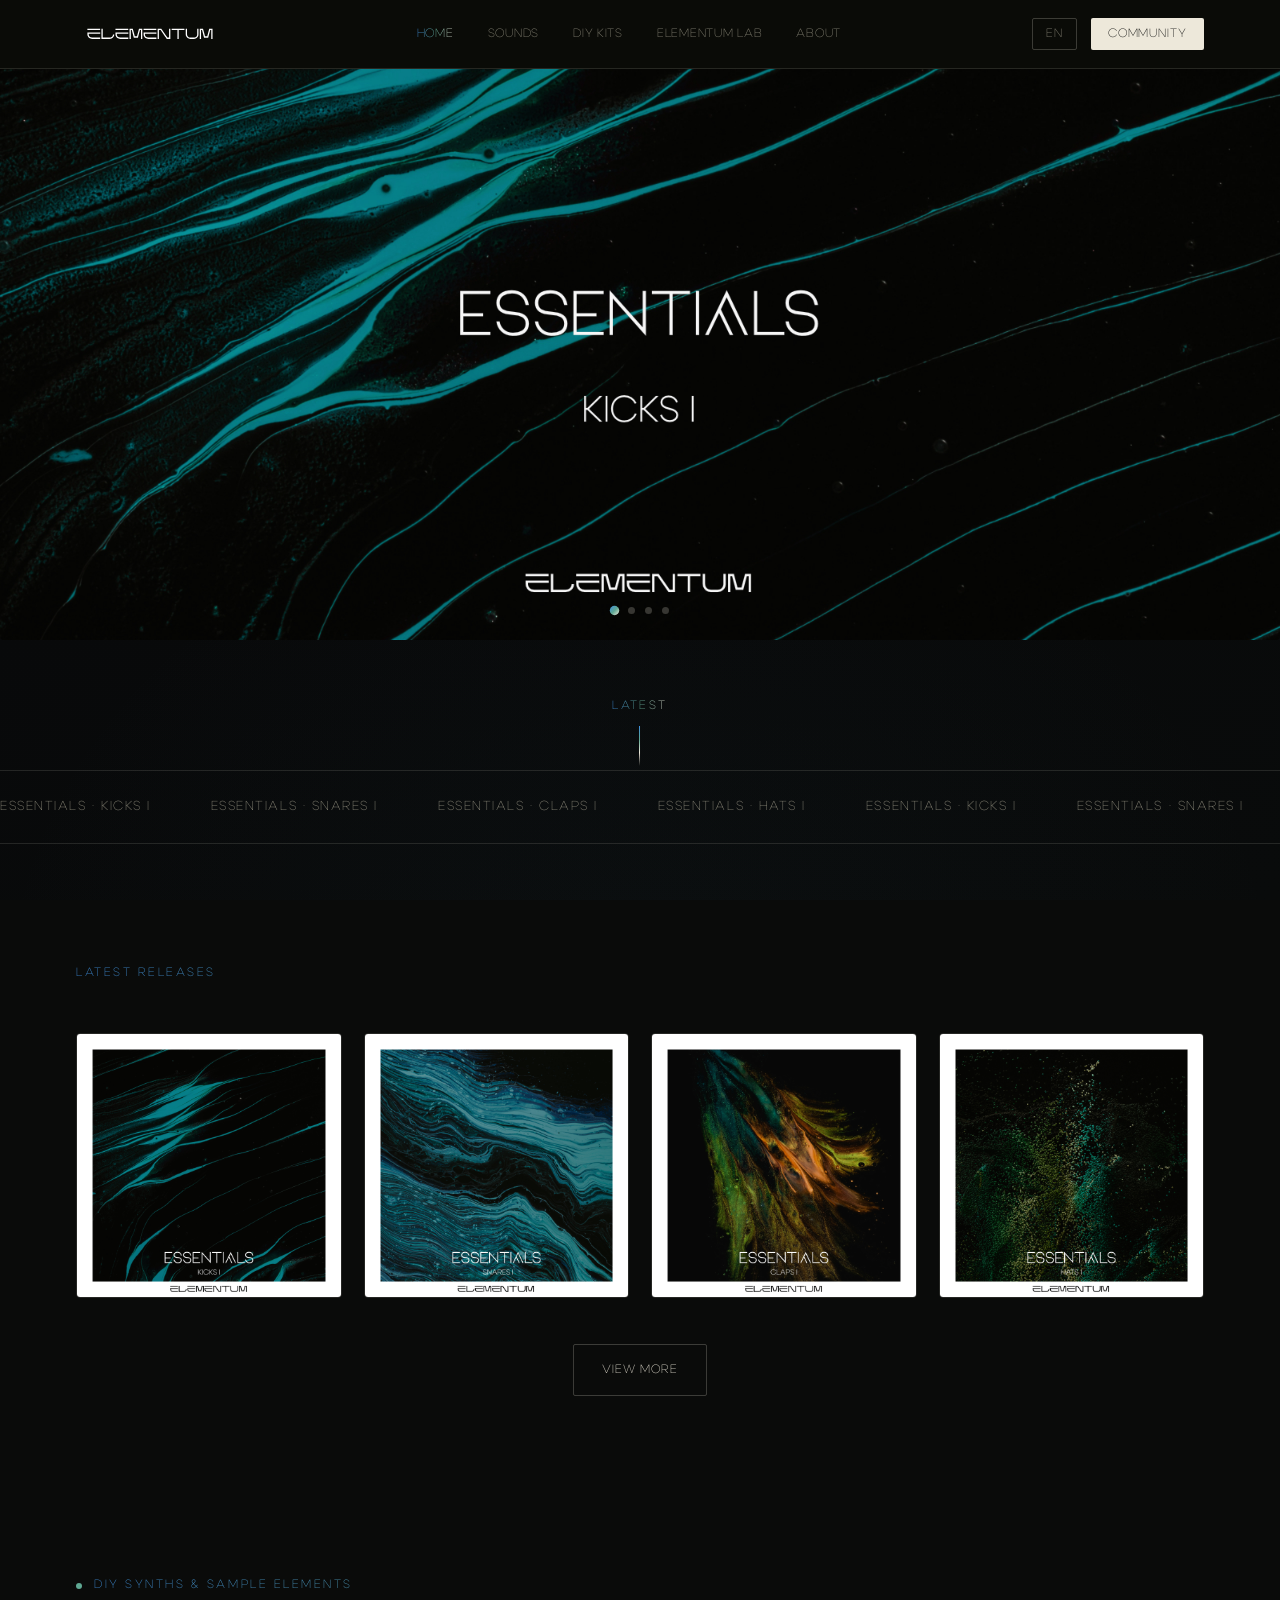
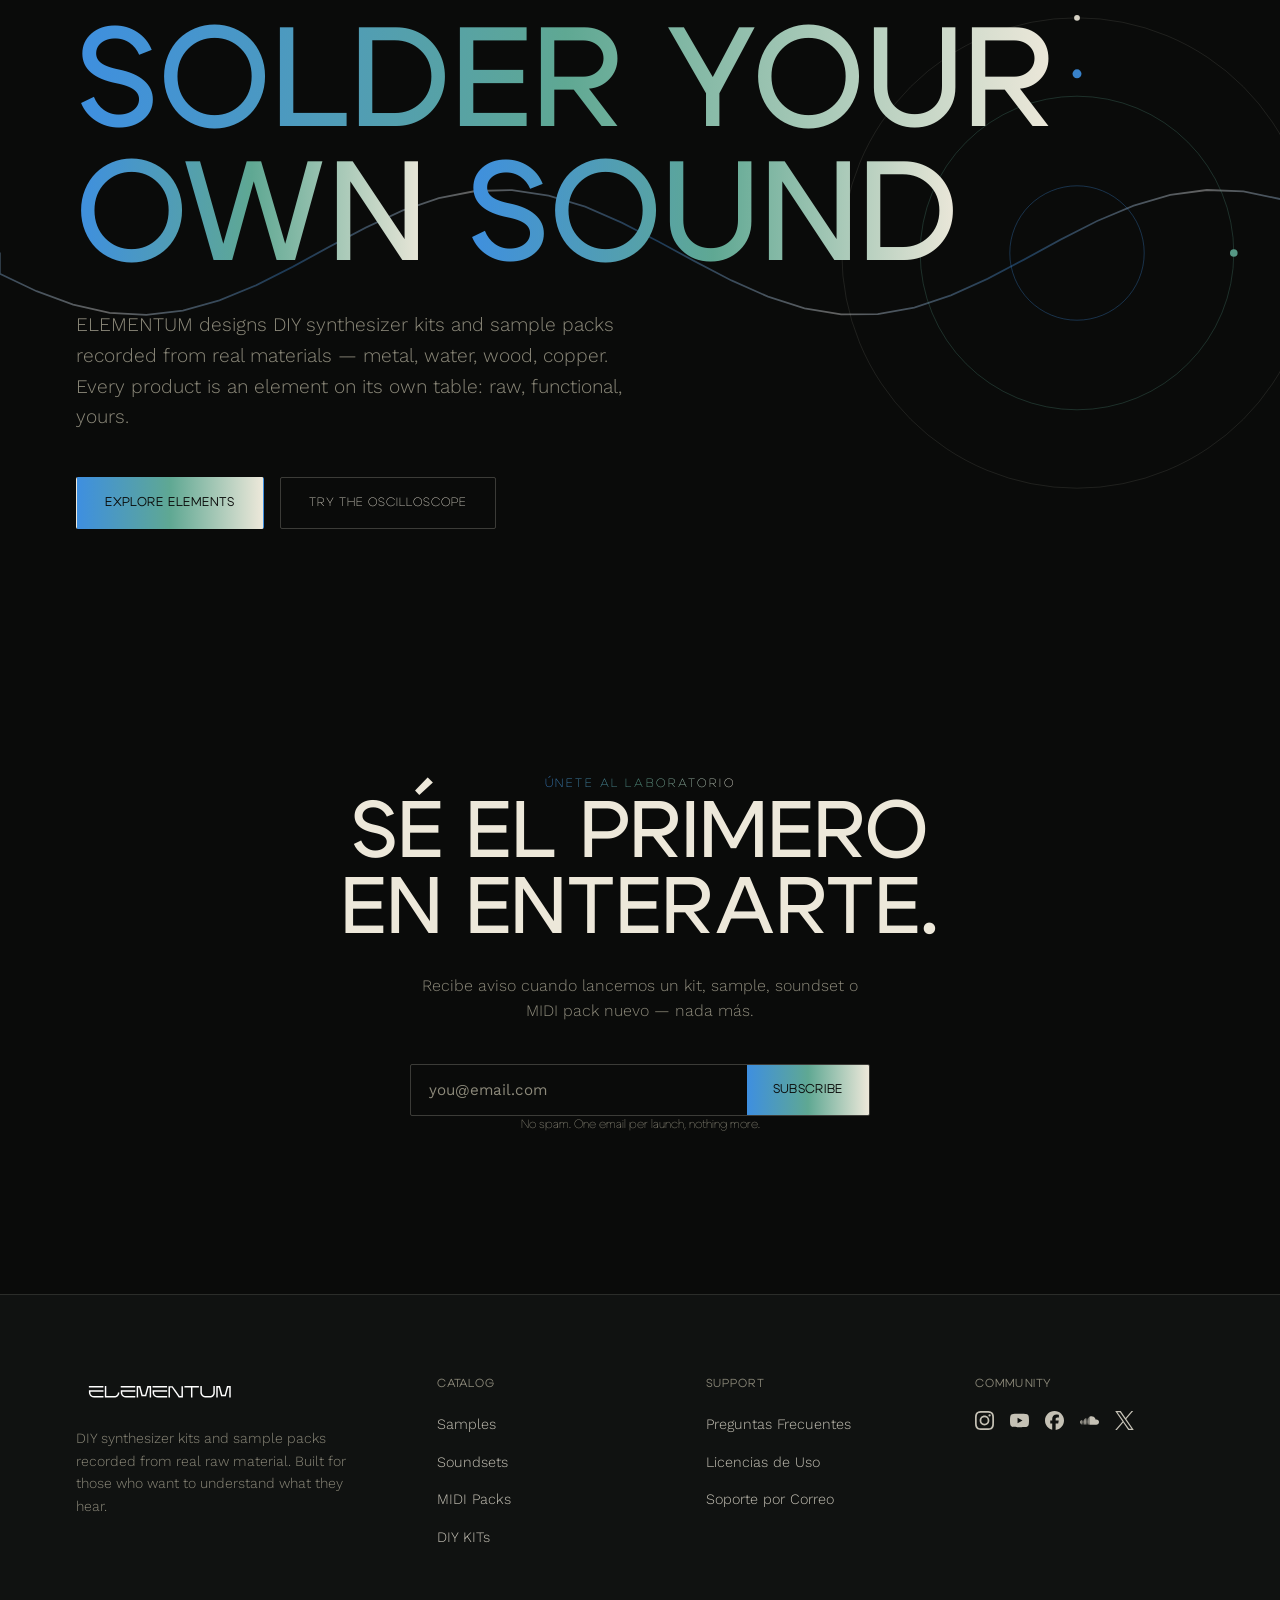
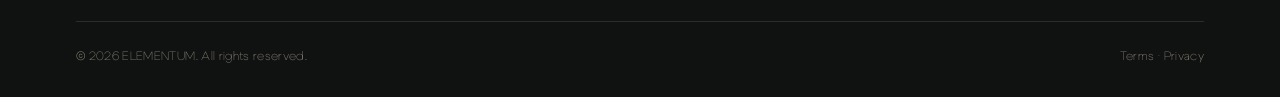
==== index.html @ 6bd8f428 "Update social media links in footer" ====
<!DOCTYPE html>
<html lang="es">
<head>
<meta charset="UTF-8">
<meta name="viewport" content="width=device-width, initial-scale=1.0">
<title>ELEMENTUM</title>
<meta name="description" content="ELEMENTUM fabrica kits DIY de sintetizadores,MIDI Controllers y sample packs, soundsets. Moldea tu propio sonido.">
<meta name="robots" content="index, follow">
<link rel="canonical" href="https://elementumaudio.com">
<link rel="preconnect" href="https://fonts.googleapis.com">
<link rel="preconnect" href="https://fonts.gstatic.com" crossorigin>
<link rel="icon" type="image/png" href="/assets/favicon.png">
<link href="https://fonts.googleapis.com/css2?family=Big+Shoulders+Display:wght@600;700;800;900&family=Work+Sans:wght@300;400;500;600&display=swap" rel="stylesheet">
<link rel="stylesheet" href="style.css">
</head>
<body>
<svg width="0" height="0" style="position:absolute" aria-hidden="true">
  <defs>
    <linearGradient id="socialGrad" x1="0%" y1="0%" x2="100%" y2="100%">
      <stop offset="0%" stop-color="#3E8FE0"/>
      <stop offset="50%" stop-color="#5FA893"/>
      <stop offset="100%" stop-color="#EDE8DA"/>
    </linearGradient>
  </defs>
</svg>


<header id="siteHeader">
  <nav class="wrap">
    <a href="index.html#top" class="logo"><img src="assets/elementum-wordmark.svg" alt="ELEMENTUM" class="logo-svg"></a>
    <ul class="navlinks navlinks-mobile-hide" id="navLinksMobile">
      <li class="current"><a href="index.html" data-i18n="nav.home">Inicio</a></li>
      <li><a href="samples.html" data-i18n="nav.samples">Sounds</a></li>
      <li class="nav-diy" tabindex="0">
        <span data-i18n="nav.diy">DIY KITs</span>
        <span class="diy-tooltip" data-i18n="nav.coming_soon">Coming Soon</span>
      </li>
      <li><a href="soundsets.html" data-i18n="nav.soundsets">Elementum Lab</a></li>
      <li><a href="acerca.html" data-i18n="nav.about">Acerca</a></li>
    </ul>
    <div class="nav-right">
      <div class="lang-switch">
        <button class="lang-btn" id="langBtn" aria-haspopup="true" aria-expanded="false">ES</button>
        <div class="lang-menu" id="langMenu">
          <button data-lang="es">Español</button>
          <button data-lang="en">English</button>
          <button data-lang="fr">Français</button>
          <button data-lang="de">Deutsch</button>
          <button data-lang="ja">日本語</button>
        </div>
      </div>
      <div class="community-switch">
        <button class="navcta" id="communityBtn" aria-haspopup="true" aria-expanded="false" data-i18n="nav.community">Community</button>
        <div class="community-menu" id="communityMenu">
          <a href="https://instagram.com" target="_blank" rel="noopener">Instagram</a>
          <a href="https://soundcloud.com" target="_blank" rel="noopener">SoundCloud</a>
          <a href="https://youtube.com" target="_blank" rel="noopener">YouTube</a>
          <a href="https://facebook.com" target="_blank" rel="noopener">Facebook</a>
          <a href="https://x.com" target="_blank" rel="noopener">X</a>
        </div>
      </div>
      <button class="nav-toggle" id="navToggle" aria-label="Abrir menú" aria-expanded="false" aria-controls="navLinksMobile">
        <span></span><span></span><span></span>
      </button>
    </div>
  </nav>
</header>

<main>

  <!-- HERO SLIDER -->
  <section class="hero" id="top">

    <div class="hero-slider" id="heroSlider">

      <!-- Slide 1 -->
      <div class="hero-slide hero-slide-image active" data-slide="0">
        <img src="assets/essentials-kicks-slide.jpg" alt="Essentials — Kicks I">
      </div>

      <!-- Slide 2 -->
      <div class="hero-slide hero-slide-image" data-slide="1">
        <img src="assets/essentials-snares-slide.jpg" alt="Essentials — Snares I">
      </div>

      <!-- Slide 3 -->
      <div class="hero-slide hero-slide-image" data-slide="2">
        <img src="assets/essentials-claps-slide.jpg" alt="Essentials — Claps I">
      </div>

      <!-- Slide 4 -->
      <div class="hero-slide hero-slide-image" data-slide="3">
        <img src="assets/essentials-hats-slide.jpg" alt="Essentials — Hats I">
      </div>

      <div class="hero-dots" id="heroDots" aria-hidden="true">
        <button class="hero-dot active" data-goto="0" aria-label="Slide 1"></button>
        <button class="hero-dot" data-goto="1" aria-label="Slide 2"></button>
        <button class="hero-dot" data-goto="2" aria-label="Slide 3"></button>
        <button class="hero-dot" data-goto="3" aria-label="Slide 4"></button>
      </div>

    </div>

    <a class="hero-scroll" href="#lanzamientos" aria-label="Ir a los últimos lanzamientos"><span data-i18n="home.scroll">Novedades</span><span class="line"></span></a>
  </section>

  <!-- STRIP -->
  <div class="strip">
    <div class="strip-track" aria-hidden="true">
      <span>ESSENTIALS · Kicks I</span>
      <span>ESSENTIALS · Snares I</span>
      <span>ESSENTIALS · Claps I</span>
      <span>ESSENTIALS · Hats I</span>
      <span>ESSENTIALS · Kicks I</span>
      <span>ESSENTIALS · Snares I</span>
      <span>ESSENTIALS · Claps I</span>
      <span>ESSENTIALS · Hats I</span>
    </div>
  </div>

  <!-- ÚLTIMOS LANZAMIENTOS (teaser) -->
  <section id="lanzamientos" style="padding-bottom:60px;">
    <div class="wrap">
      <div class="eyebrow" style="margin-bottom:14px;" data-i18n="home.releases_eyebrow">Últimos Lanzamientos</div>

      <div class="products-teaser-grid">
        <a class="product-teaser" href="samples.html">
          <img src="assets/essentials-kicks.jpg" alt="Essentials — Kicks I" loading="lazy">
          <span class="product-teaser-tag">Essentials — Kicks I</span>
        </a>
        <a class="product-teaser" href="samples.html">
          <img src="assets/essentials-snares.jpg" alt="Essentials — Snares I" loading="lazy">
          <span class="product-teaser-tag">Essentials — Snares I</span>
        </a>
        <a class="product-teaser" href="samples.html">
          <img src="assets/essentials-claps.jpg" alt="Essentials — Claps I" loading="lazy">
          <span class="product-teaser-tag">Essentials — Claps I</span>
        </a>
        <a class="product-teaser" href="samples.html">
          <img src="assets/essentials-hats.jpg" alt="Essentials — Hats I" loading="lazy">
          <span class="product-teaser-tag">Essentials — Hats I</span>
        </a>
      </div>

      <div class="view-more-wrap">
        <a href="samples.html" class="btn btn-ghost" data-i18n="home.view_more">Ver Más</a>
      </div>
    </div>
  </section>

  <!-- MOLDEA TU PROPIO SONIDO (reubicado desde el hero) -->
  <section id="moldea">
    <div class="hero-bg" aria-hidden="true">
      <svg viewBox="0 0 1400 700" preserveAspectRatio="none">
        <defs>
          <linearGradient id="waveGrad" gradientUnits="userSpaceOnUse" x1="0" y1="0" x2="400" y2="0" spreadMethod="repeat">
            <stop offset="0%" stop-color="#FFFFFF"/>
            <stop offset="50%" stop-color="#3E8FE0"/>
            <stop offset="100%" stop-color="#FFFFFF"/>
            <animateTransform attributeName="gradientTransform" type="translate" from="0 0" to="400 0" dur="6s" repeatCount="indefinite"/>
          </linearGradient>
        </defs>
        <path id="wavePath" d="M0,350 Q100,200 200,350 T400,350 T600,350 T800,350 T1000,350 T1200,350 T1400,350"
          fill="none" stroke="url(#waveGrad)" stroke-width="1.6" opacity="0.65"/>
      </svg>
    </div>
    <svg class="orbit-field" viewBox="0 0 500 500" aria-hidden="true">
      <circle cx="250" cy="250" r="60" fill="none" stroke="#3E8FE0" stroke-width="0.6" opacity="0.5"/>
      <circle cx="250" cy="250" r="140" fill="none" stroke="#5FA893" stroke-width="0.6" opacity="0.4"/>
      <circle cx="250" cy="250" r="210" fill="none" stroke="#EDE8DA" stroke-width="0.4" opacity="0.25"/>
      <g style="transform-origin:250px 250px; animation:spin 26s linear infinite;">
        <circle cx="250" cy="90" r="4" fill="#3E8FE0"/>
      </g>
      <g style="transform-origin:250px 250px; animation:spin 40s linear infinite reverse;">
        <circle cx="390" cy="250" r="3.4" fill="#5FA893"/>
      </g>
      <g style="transform-origin:250px 250px; animation:spin 60s linear infinite;">
        <circle cx="250" cy="40" r="2.6" fill="#EDE8DA"/>
      </g>
    </svg>
    <div class="wrap">
      <div class="eyebrow" style="margin-bottom:22px;"><span class="dot"></span> <span data-i18n="home.eyebrow">ELEMENTUM SOUNDS</span></div>
      <h1><span data-i18n="home.h1_line1">Moldea TU</span><br><span data-i18n="home.h1_span">PROPIO</span> <span data-i18n="home.h1_line2">SONIDO</span></h1>
      <p class="hero-sub" data-i18n="home.sub">ELEMENTUM diseña kits de sintetizadores DIY y sample packs grabados desde materiales reales — metal, agua, madera, cobre. Cada producto es un elemento en su tabla propia: crudo, funcional, tuyo.</p>
      <div class="hero-actions">
        <a href="samples.html" class="btn btn-primary" data-i18n="home.cta_primary">Explorar Elementos</a>
        <a href="samples.html" class="btn btn-ghost" data-i18n="home.cta_secondary">Ver Catálogo</a>
      </div>
    </div>
  </section>

  <!-- SUSCRIPCIÓN -->
  <section class="cta-section" id="unete">
    <div class="wrap">
      <div class="eyebrow" style="justify-content:center; display:inline-flex;" data-i18n="home.subscribe_eyebrow">Únete al Laboratorio</div>
      <h2><span data-i18n="home.subscribe_title1">Sé el primero</span><br><span data-i18n="home.subscribe_title2">en enterarte.</span></h2>
      <p data-i18n="home.subscribe_desc">Recibe aviso cuando lancemos un kit, sample, soundset o MIDI pack nuevo — nada más.</p>
      <form class="signup-form" id="signupForm">
        <input type="email" required placeholder="tu@email.com" data-i18n-placeholder="acerca.email_placeholder" aria-label="Correo electrónico">
        <button type="submit" data-i18n="acerca.submit">Suscribirme</button>
      </form>
      <p class="form-note" id="formNote" data-i18n="acerca.note">Sin spam. Un correo por lanzamiento, nada más.</p>
    </div>
  </section>

</main>

<footer>
  <div class="wrap">
    <div class="footer-grid">
      <div class="footer-brand">
        <a href="index.html#top" class="logo"><img src="assets/elementum-wordmark.svg" alt="ELEMENTUM" class="logo-svg"></a>
        <p data-i18n="footer.brand_desc">Kits DIY de sintetizadores y sample packs grabados desde materia prima real. Construido para quien quiere entender lo que suena.</p>
      </div>
      <div class="footer-col">
        <h4 data-i18n="footer.col_catalog">Catálogo</h4>
        <ul>
          <li><a href="samples.html" data-i18n="footer.catalog_samples">Samples</a></li>
          <li><a href="soundsets.html" data-i18n="footer.catalog_soundsets">Soundsets</a></li>
          <li><a href="samples.html" data-i18n="footer.catalog_midi">MIDI Packs</a></li>
          <li class="footer-diy" tabindex="0">
            <span data-i18n="nav.diy">DIY KITs</span>
            <span class="diy-tooltip diy-tooltip-up" data-i18n="nav.coming_soon">¡Coming Soon!</span>
          </li>
        </ul>
      </div>
      <div class="footer-col">
        <h4 data-i18n="footer.col_support">Soporte</h4>
        <ul>
          <li><a href="#" data-i18n="footer.support_faq">Preguntas Frecuentes</a></li>
          <li><a href="#" data-i18n="footer.support_licensing">Licencias de Uso</a></li>
          <li><a href="acerca.html" data-i18n="footer.support_contact">Soporte por Correo</a></li>
        </ul>
      </div>
      <div class="footer-col">
        <h4 data-i18n="footer.col_connect">Community</h4>
        <ul class="social-icons">
          <li><a href="https://www.instagram.com/elementumaudio" target="_blank" rel="noopener" aria-label="Instagram"><svg viewBox="0 0 24 24"><path d="M7.0301.084c-1.2768.0602-2.1487.264-2.911.5634-.7888.3075-1.4575.72-2.1228 1.3877-.6652.6677-1.075 1.3368-1.3802 2.127-.2954.7638-.4956 1.6365-.552 2.914-.0564 1.2775-.0689 1.6882-.0626 4.947.0062 3.2586.0206 3.6671.0825 4.9473.061 1.2765.264 2.1482.5635 2.9107.308.7889.72 1.4573 1.388 2.1228.6679.6655 1.3365 1.0743 2.1285 1.38.7632.295 1.6361.4961 2.9134.552 1.2773.056 1.6884.069 4.9462.0627 3.2578-.0062 3.668-.0207 4.9478-.0814 1.28-.0607 2.147-.2652 2.9098-.5633.7889-.3086 1.4578-.72 2.1228-1.3881.665-.6682 1.0745-1.3378 1.3795-2.1284.2957-.7632.4966-1.636.552-2.9124.056-1.2809.0692-1.6898.063-4.948-.0063-3.2583-.021-3.6668-.0817-4.9465-.0607-1.2797-.264-2.1487-.5633-2.9117-.3084-.7889-.72-1.4568-1.3876-2.1228C21.2982 1.33 20.628.9208 19.8378.6165 19.074.321 18.2017.1197 16.9244.0645 15.6471.0093 15.236-.005 11.977.0014 8.718.0076 8.31.0215 7.0301.0839m.1402 21.6932c-1.17-.0509-1.8053-.2453-2.2287-.408-.5606-.216-.96-.4771-1.3819-.895-.422-.4178-.6811-.8186-.9-1.378-.1644-.4234-.3624-1.058-.4171-2.228-.0595-1.2645-.072-1.6442-.079-4.848-.007-3.2037.0053-3.583.0607-4.848.05-1.169.2456-1.805.408-2.2282.216-.5613.4762-.96.895-1.3816.4188-.4217.8184-.6814 1.3783-.9003.423-.1651 1.0575-.3614 2.227-.4171 1.2655-.06 1.6447-.072 4.848-.079 3.2033-.007 3.5835.005 4.8495.0608 1.169.0508 1.8053.2445 2.228.408.5608.216.96.4754 1.3816.895.4217.4194.6816.8176.9005 1.3787.1653.4217.3617 1.056.4169 2.2263.0602 1.2655.0739 1.645.0796 4.848.0058 3.203-.0055 3.5834-.061 4.848-.051 1.17-.245 1.8055-.408 2.2294-.216.5604-.4763.96-.8954 1.3814-.419.4215-.8181.6811-1.3783.9-.4224.1649-1.0577.3617-2.2262.4174-1.2656.0595-1.6448.072-4.8493.079-3.2045.007-3.5825-.006-4.848-.0608M16.953 5.5864A1.44 1.44 0 1 0 18.39 4.144a1.44 1.44 0 0 0-1.437 1.4424M5.8385 12.012c.0067 3.4032 2.7706 6.1557 6.173 6.1493 3.4026-.0065 6.157-2.7701 6.1506-6.1733-.0065-3.4032-2.771-6.1565-6.174-6.1498-3.403.0067-6.156 2.771-6.1496 6.1738M8 12.0077a4 4 0 1 1 4.008 3.9921A3.9996 3.9996 0 0 1 8 12.0077"/></svg></a></li>
          <li><a href="https://youtube.com" target="_blank" rel="noopener" aria-label="YouTube"><svg viewBox="0 0 24 24"><path d="M23.498 6.186a3.016 3.016 0 0 0-2.122-2.136C19.505 3.545 12 3.545 12 3.545s-7.505 0-9.377.505A3.017 3.017 0 0 0 .502 6.186C0 8.07 0 12 0 12s0 3.93.502 5.814a3.016 3.016 0 0 0 2.122 2.136c1.871.505 9.376.505 9.376.505s7.505 0 9.377-.505a3.015 3.015 0 0 0 2.122-2.136C24 15.93 24 12 24 12s0-3.93-.502-5.814zM9.545 15.568V8.432L15.818 12l-6.273 3.568z"/></svg></a></li>
          <li><a href="https://www.facebook.com/elementumaudio" target="_blank" rel="noopener" aria-label="Facebook"><svg viewBox="0 0 24 24"><path d="M9.101 23.691v-7.98H6.627v-3.667h2.474v-1.58c0-4.085 1.848-5.978 5.858-5.978.401 0 .955.042 1.468.103a8.68 8.68 0 0 1 1.141.195v3.325a8.623 8.623 0 0 0-.653-.036 26.805 26.805 0 0 0-.733-.009c-.707 0-1.259.096-1.675.309a1.686 1.686 0 0 0-.679.622c-.258.42-.374.995-.374 1.752v1.297h3.919l-.386 2.103-.287 1.564h-3.246v8.245C19.396 23.238 24 18.179 24 12.044c0-6.627-5.373-12-12-12s-12 5.373-12 12c0 5.628 3.874 10.35 9.101 11.647Z"/></svg></a></li>
          <li><a href="https://soundcloud.com" target="_blank" rel="noopener" aria-label="SoundCloud"><svg viewBox="0 0 24 24"><path d="M23.999 14.165c-.052 1.796-1.612 3.169-3.4 3.169h-8.18a.68.68 0 0 1-.675-.683V7.862a.747.747 0 0 1 .452-.724s.75-.513 2.333-.513a5.364 5.364 0 0 1 2.763.755 5.433 5.433 0 0 1 2.57 3.54c.282-.08.574-.121.868-.12.884 0 1.73.358 2.347.992s.948 1.49.922 2.373ZM10.721 8.421c.247 2.98.427 5.697 0 8.672a.264.264 0 0 1-.53 0c-.395-2.946-.22-5.718 0-8.672a.264.264 0 0 1 .53 0ZM9.072 9.448c.285 2.659.37 4.986-.006 7.655a.277.277 0 0 1-.55 0c-.331-2.63-.256-5.02 0-7.655a.277.277 0 0 1 .556 0Zm-1.663-.257c.27 2.726.39 5.171 0 7.904a.266.266 0 0 1-.532 0c-.38-2.69-.257-5.21 0-7.904a.266.266 0 0 1 .532 0Zm-1.647.77a26.108 26.108 0 0 1-.008 7.147.272.272 0 0 1-.542 0 27.955 27.955 0 0 1 0-7.147.275.275 0 0 1 .55 0Zm-1.67 1.769c.421 1.865.228 3.5-.029 5.388a.257.257 0 0 1-.514 0c-.21-1.858-.398-3.549 0-5.389a.272.272 0 0 1 .543 0Zm-1.655-.273c.388 1.897.26 3.508-.01 5.412-.026.28-.514.283-.54 0-.244-1.878-.347-3.54-.01-5.412a.283.283 0 0 1 .56 0Zm-1.668.911c.4 1.268.257 2.292-.026 3.572a.257.257 0 0 1-.514 0c-.241-1.262-.354-2.312-.023-3.572a.283.283 0 0 1 .563 0Z"/></svg></a></li>
          <li><a href="https://x.com" target="_blank" rel="noopener" aria-label="X"><svg viewBox="0 0 24 24"><path d="M14.234 10.162 22.977 0h-2.072l-7.591 8.824L7.251 0H.258l9.168 13.343L.258 24H2.33l8.016-9.318L16.749 24h6.993zm-2.837 3.299-.929-1.329L3.076 1.56h3.182l5.965 8.532.929 1.329 7.754 11.09h-3.182z"/></svg></a></li>
        </ul>
      </div>
    </div>
    <div class="footer-bottom">
      <span data-i18n="footer.copyright">© 2026 ELEMENTUM. Todos los derechos reservados.</span>
      <span><a href="#" data-i18n="footer.terms">Términos</a> · <a href="#" data-i18n="footer.privacy">Privacidad</a></span>
    </div>
  </div>
</footer>

<script src="script.js" defer></script>
<script src="i18n.js" defer></script>

</body>
</html>
---- style.css ----
@font-face{
    font-family:'Cygre Thin';
    src:url('fonts/Cygre-Thin.ttf') format('truetype');
    font-weight:100 400;
    font-style:normal;
    font-display:swap;
  }
  @font-face{
    font-family:'Cygre';
    src:url('fonts/Cygre-Light.ttf') format('truetype');
    font-weight:300;
    font-style:normal;
    font-display:swap;
  }
  @font-face{
    font-family:'Cygre';
    src:url('fonts/Cygre-Regular.ttf') format('truetype');
    font-weight:400;
    font-style:normal;
    font-display:swap;
  }
  @font-face{
    font-family:'Cygre';
    src:url('fonts/Cygre-Medium.ttf') format('truetype');
    font-weight:500;
    font-style:normal;
    font-display:swap;
  }
  @font-face{
    font-family:'Cygre';
    src:url('fonts/Cygre-Medium.ttf') format('truetype');
    font-weight:600 900;
    font-style:normal;
    font-display:swap;
  }

  :root{
    --bg:#0A0B0A;
    --bg-panel:#101211;
    --bg-panel-2:#151815;
    --copper:#C97A4A;
    --copper-bright:#E4966A;
    --verdigris:#5FA893;
    --paper:#EDE8DA;
    --stone:#8C897A;
    --line: rgba(237,232,218,0.12);
    --line-strong: rgba(237,232,218,0.22);
    --display: 'Cygre', 'Big Shoulders Display', sans-serif;
    --mono: 'Cygre Thin', 'Cygre', sans-serif;
    --body: 'Work Sans', sans-serif;
  }

  *{box-sizing:border-box; margin:0; padding:0;}
  html{scroll-behavior:smooth;}
  body{
    background-color:var(--bg);
    background-image:
      radial-gradient(ellipse 1100px 750px at 12% -8%, rgba(63,120,150,0.09), transparent 60%),
      radial-gradient(ellipse 900px 700px at 92% 12%, rgba(60,140,110,0.07), transparent 60%),
      radial-gradient(ellipse 1000px 800px at 50% 110%, rgba(50,90,110,0.06), transparent 65%),
      linear-gradient(160deg, #0B0D0C 0%, #08090A 45%, #090B0B 100%);
    background-attachment:fixed;
    color:var(--paper);
    font-family:var(--body);
    font-weight:300;
    line-height:1.6;
    overflow-x:hidden;
  }
  ::selection{ background:var(--verdigris); color:var(--bg); }

  a{color:inherit; text-decoration:none;}
  ul{list-style:none;}
  img,svg{display:block; max-width:100%;}
  button{ font-family:inherit; background:none; border:none; padding:0; margin:0; cursor:pointer; color:inherit; }
  .sr-only{ position:absolute; width:1px; height:1px; padding:0; margin:-1px; overflow:hidden; clip:rect(0,0,0,0); white-space:nowrap; border:0; }

  .eyebrow{
    font-family:var(--mono);
    font-size:0.72rem;
    letter-spacing:0.22em;
    text-transform:uppercase;
    background-image:linear-gradient(90deg, #3E8FE0, var(--verdigris), var(--paper));
    -webkit-background-clip:text; background-clip:text;
    color:transparent; -webkit-text-fill-color:transparent;
  }

  h1,h2,h3{
    font-family:var(--display);
    font-weight:800;
    text-transform:uppercase;
    letter-spacing:0.01em;
    line-height:0.95;
  }

  .wrap{
    max-width:1240px;
    margin:0 auto;
    padding:0 clamp(20px,5vw,56px);
  }

  /* ---------- SIMPLE CENTERED PAGES (Lab / Acerca) ---------- */
  .simple-page{
    min-height:78vh; display:flex; align-items:center; justify-content:center;
    text-align:center; padding-top:170px; padding-bottom:120px;
  }
  .simple-page .wrap{ max-width:640px; }
  .simple-page .lab-logo{ max-width:520px; width:80%; margin:0 auto 44px; }
  .simple-page h1{
    font-family:var(--display); font-size:clamp(1.8rem,4vw,2.6rem); margin-bottom:26px;
  }
  .simple-page .tagline{
    font-family:var(--display); font-weight:600; text-transform:none;
    font-size:clamp(1.2rem,2.2vw,1.55rem); color:var(--paper); margin-bottom:26px; line-height:1.4;
  }
  .simple-page p{
    font-family:var(--body); font-size:1.02rem; color:var(--stone);
    line-height:1.75; margin-bottom:16px;
  }
  .simple-page .final-line{
    margin-top:30px; font-family:var(--mono); font-size:0.85rem; letter-spacing:0.1em; text-transform:uppercase;
    background-image:linear-gradient(90deg, #3E8FE0, var(--verdigris), var(--paper));
    -webkit-background-clip:text; background-clip:text;
    color:transparent; -webkit-text-fill-color:transparent;
  }
  @media (max-width:760px){
    .simple-page{ padding-top:130px; padding-bottom:90px; min-height:auto; }
  }
  header{
    position:fixed; top:0; left:0; right:0; z-index:100;
    padding:18px 0;
    transition:background .35s ease, border-color .35s ease, padding .35s ease;
    background:#0A0B07;
    border-bottom:1px solid var(--line);
  }
  header.solid{
    background:#0A0B07;
    backdrop-filter: blur(10px);
    border-bottom:1px solid var(--line-strong);
    padding:12px 0;
  }
  nav.wrap{
    display:flex; align-items:center; justify-content:space-between;
  }
  .logo{
    font-family:var(--display);
    font-weight:900;
    font-size:1.5rem;
    letter-spacing:0.03em;
    display:flex; align-items:center; gap:10px;
  }
  .logo-svg{
    height:30px; width:auto; display:block;
    transition:opacity .2s ease;
  }
  .logo:hover .logo-svg{ opacity:0.8; }
  .footer-brand .logo-svg{ height:34px; }
  .logo .mark{
    width:26px; height:26px;
    border:1.5px solid var(--verdigris);
    border-radius:3px;
    display:flex; align-items:center; justify-content:center;
    font-family:var(--mono); font-size:0.65rem; color:var(--verdigris);
    font-weight:600;
  }
  .navlinks{
    display:flex; gap:clamp(16px,3vw,34px);
    font-family:var(--mono);
    font-size:0.76rem;
    letter-spacing:0.06em;
    text-transform:uppercase;
  }
  .navlinks a{
    position:relative; color:var(--stone);
    transition:color .25s ease;
    padding-bottom:3px;
  }
  .navlinks a:hover{
    background-image:linear-gradient(90deg, #3E8FE0, var(--verdigris), var(--paper));
    -webkit-background-clip:text; background-clip:text;
    color:transparent; -webkit-text-fill-color:transparent;
  }
  .navlinks a::after{
    content:''; position:absolute; left:0; bottom:0; width:0; height:1px;
    background:linear-gradient(90deg, #3E8FE0, var(--verdigris), var(--paper));
    transition:width .25s ease;
  }
  .navlinks a:hover::after{ width:100%; }
  .navlinks li.current a{
    background-image:linear-gradient(90deg, #3E8FE0, var(--verdigris), var(--paper));
    -webkit-background-clip:text; background-clip:text;
    color:transparent; -webkit-text-fill-color:transparent;
  }
  .navcta{
    font-family:var(--mono); font-size:0.72rem; letter-spacing:0.08em;
    text-transform:uppercase;
    background:var(--paper); color:var(--bg);
    border:1px solid var(--line-strong); padding:9px 16px; border-radius:2px;
    cursor:pointer;
    transition:background .25s ease, color .25s ease, border-color .25s ease;
  }
  .navcta:hover{
    background:linear-gradient(90deg, #3E8FE0, var(--verdigris), var(--paper));
    border-color:transparent; color:var(--paper);
  }
  .navlinks-mobile-hide{display:flex;}

  /* Hamburger toggle (hidden on desktop) */
  .nav-toggle{
    display:none;
    flex-direction:column; align-items:center; justify-content:center;
    gap:5px;
    width:36px; height:36px;
    background:transparent; border:1px solid var(--line-strong); border-radius:2px;
    padding:0; cursor:pointer; flex-shrink:0;
  }
  .nav-toggle span{
    width:16px; height:1.5px; background:var(--paper);
    transition:transform .25s ease, opacity .2s ease;
  }
  .nav-toggle.open span:nth-child(1){ transform:translateY(6.5px) rotate(45deg); }
  .nav-toggle.open span:nth-child(2){ opacity:0; }
  .nav-toggle.open span:nth-child(3){ transform:translateY(-6.5px) rotate(-45deg); }

  @media (max-width:760px){
    .nav-toggle{ display:flex; }

    /* The main nav links become a full-width dropdown panel under the header */
    .navlinks-mobile-hide{
      display:flex; flex-direction:column; gap:0;
      position:absolute; top:100%; left:0; right:0;
      background:#0A0B07; border-bottom:1px solid var(--line-strong);
      max-height:0; overflow:hidden;
      opacity:0; visibility:hidden;
      transition:max-height .3s ease, opacity .2s ease, visibility .2s ease;
    }
    .navlinks-mobile-hide.open{
      max-height:400px; opacity:1; visibility:visible;
      overflow:auto;
    }
    .navlinks-mobile-hide li{
      width:100%; padding:16px clamp(20px,5vw,56px);
      border-top:1px solid var(--line);
      font-size:0.9rem;
    }
    .navlinks-mobile-hide li:first-child{ border-top:none; }
    .navlinks-mobile-hide a{ display:block; }
    .navlinks-mobile-hide .diy-tooltip{ position:static; transform:none; opacity:1; background:none; color:var(--stone); padding:6px 0 0; font-size:0.65rem; }
    .navlinks-mobile-hide .diy-tooltip::before{ display:none; }
  }

  /* DIY KITs — hover freeze + "Coming Soon" tooltip (shared by nav and footer) */
  .nav-diy{
    position:relative;
    color:var(--stone);
    cursor:not-allowed;
    user-select:none;
  }
  .diy-tooltip{
    position:absolute; left:50%; top:calc(100% + 14px); transform:translateX(-50%) translateY(-4px);
    background:linear-gradient(90deg, #3E8FE0, var(--verdigris), var(--paper)); color:var(--bg);
    font-family:var(--mono); font-size:0.68rem; letter-spacing:0.05em; text-transform:uppercase;
    padding:7px 14px; border-radius:2px; white-space:nowrap;
    opacity:0; pointer-events:none;
    transition:opacity .2s ease, transform .2s ease;
    font-weight:600;
    z-index:20;
  }
  .diy-tooltip::before{
    content:''; position:absolute; bottom:100%; left:50%; transform:translateX(-50%);
    border:5px solid transparent; border-bottom-color:var(--verdigris);
  }
  .nav-diy:hover .diy-tooltip, .nav-diy:focus-visible .diy-tooltip{
    opacity:1; transform:translateX(-50%) translateY(0);
  }

  /* Footer variant of the "coming soon" DIY tooltip (opens upward) */
  .footer-diy{
    position:relative; display:inline-flex; align-items:center;
    font-size:0.9rem; color:var(--paper); opacity:0.82;
    cursor:not-allowed; user-select:none; margin-bottom:12px;
  }
  .diy-tooltip-up{
    top:auto; bottom:calc(100% + 12px);
  }
  .diy-tooltip-up::before{
    bottom:auto; top:100%;
    border-bottom-color:transparent; border-top-color:var(--verdigris);
  }
  .footer-diy:hover .diy-tooltip, .footer-diy:focus-visible .diy-tooltip{
    opacity:1; transform:translateX(-50%) translateY(0);
  }

  /* Nav right cluster: language switcher + community button */
  .nav-right{ display:flex; align-items:center; gap:14px; }

  .lang-switch, .community-switch{ position:relative; }
  .lang-btn{
    font-family:var(--mono); font-size:0.72rem; letter-spacing:0.08em;
    color:var(--stone); background:transparent; border:1px solid var(--line-strong);
    padding:9px 13px; border-radius:2px; cursor:pointer; transition:all .2s ease;
  }
  .lang-btn:hover{ color:var(--paper); border-color:var(--paper); }

  .lang-menu, .community-menu{
    position:absolute; top:calc(100% + 10px); right:0;
    background:#0A0B07; border:1px solid var(--line-strong); border-radius:3px;
    min-width:150px; padding:6px;
    opacity:0; visibility:hidden; transform:translateY(-6px);
    transition:opacity .18s ease, transform .18s ease, visibility .18s ease;
    z-index:200;
  }
  .lang-menu.open, .community-menu.open{
    opacity:1; visibility:visible; transform:translateY(0);
  }
  .lang-menu button, .community-menu a{
    display:block; width:100%; text-align:left;
    background:transparent; border:none; color:var(--stone);
    font-family:var(--mono); font-size:0.76rem; letter-spacing:0.04em;
    padding:9px 12px; border-radius:2px; cursor:pointer;
    transition:background .15s ease, color .15s ease;
  }
  .lang-menu button:hover{ background:var(--bg-panel-2); color:var(--paper); }
  .community-menu a:hover{
    background:var(--bg-panel-2);
    background-image:linear-gradient(90deg, #3E8FE0, var(--verdigris), var(--paper));
    -webkit-background-clip:text; background-clip:text;
    color:transparent; -webkit-text-fill-color:transparent;
  }
  .lang-menu button.active{
    background-image:linear-gradient(90deg, #3E8FE0, var(--verdigris), var(--paper));
    -webkit-background-clip:text; background-clip:text;
    color:transparent; -webkit-text-fill-color:transparent;
  }

  @media (max-width:760px){
    .nav-right{ gap:8px; }
  }

  /* ---------- HERO ---------- */
  .hero{
    position:relative;
    display:flex; flex-direction:column; justify-content:center;
    padding-top:0; padding-bottom:130px;
    overflow:hidden;
  }
  @media (max-width:760px){ .hero{ padding-top:0; padding-bottom:100px; } }
  .hero-bg{
    position:absolute; inset:0; z-index:0;
    opacity:0.55;
  }
  .hero-bg svg{ width:100%; height:100%; }
  .orbit-field{
    position:absolute; top:50%; right:-6%; transform:translateY(-50%);
    width:min(46vw,560px); height:min(46vw,560px);
    z-index:0; opacity:0.9;
  }
  @media (max-width:900px){ .orbit-field{ opacity:0.35; right:-20%; } }

  .hero-content{ position:relative; z-index:2; }
  .eyebrow{ display:flex; align-items:center; gap:12px;}
  .eyebrow .dot{ width:6px; height:6px; background:var(--verdigris); border-radius:50%; display:inline-block; animation:pulse 2.4s ease-in-out infinite;}
  @keyframes pulse{ 0%,100%{opacity:1;} 50%{opacity:0.25;} }

  h1{
    font-size:clamp(3.4rem, 11vw, 9rem);
    color:var(--paper);
    max-width:14ch;
  }
  h1 span{
    background-image:linear-gradient(90deg, #3E8FE0, var(--verdigris), var(--paper));
    -webkit-background-clip:text; background-clip:text;
    color:transparent; -webkit-text-fill-color:transparent;
  }
  .hero-sub{
    margin-top:26px;
    max-width:46ch;
    font-size:clamp(1rem,1.6vw,1.2rem);
    color:var(--stone);
    font-weight:300;
  }
  .hero-actions{
    margin-top:44px;
    display:flex; gap:16px; flex-wrap:wrap;
  }
  .btn{
    font-family:var(--mono); font-size:0.78rem; letter-spacing:0.08em; text-transform:uppercase;
    padding:15px 28px; border-radius:2px;
    display:inline-flex; align-items:center; gap:10px;
    transition:all .25s ease;
    border:1px solid transparent;
  }
  .btn-primary{ background:linear-gradient(90deg, #3E8FE0, var(--verdigris), var(--paper)); color:var(--bg); font-weight:600;}
  .btn-primary:hover{ filter:brightness(1.1); transform:translateY(-2px); }
  .btn-ghost{ border-color:var(--line-strong); color:var(--paper); }
  .btn-ghost:hover{ border-color:var(--verdigris); color:var(--verdigris); transform:translateY(-2px);}

  .hero-scroll{
    position:absolute; bottom:4px; left:50%; transform:translateX(-50%);
    z-index:2; display:flex; flex-direction:column; align-items:center; gap:10px;
    font-family:var(--mono); font-size:0.78rem; letter-spacing:0.2em; color:var(--stone);
    text-transform:uppercase;
    cursor:pointer; transition:opacity .25s ease;
  }
  .hero-scroll:hover{ opacity:0.8; }
  .hero-scroll span:first-child{
    background-image:linear-gradient(90deg, #3E8FE0, var(--verdigris), var(--paper));
    -webkit-background-clip:text; background-clip:text;
    color:transparent; -webkit-text-fill-color:transparent;
  }
  .hero-scroll .line{ width:1px; height:40px; background:linear-gradient(180deg, #3E8FE0, var(--verdigris), var(--paper), transparent); animation:scrolldown 1.8s ease-in-out infinite; }
  @keyframes scrolldown{ 0%{transform:scaleY(0); transform-origin:top;} 50%{transform:scaleY(1); transform-origin:top;} 51%{transform-origin:bottom;} 100%{transform:scaleY(0); transform-origin:bottom;} }

  /* ---------- HERO SLIDER ---------- */
  .hero-slider{
    position:relative;
    z-index:2;
    width:100%;
    aspect-ratio: 2 / 1;
    max-height:800px;
  }
  @media (max-width:760px){ .hero-slider{ aspect-ratio:auto; min-height:74vh; } }

  .hero-slide{
    position:absolute; inset:0;
    display:flex; align-items:center; justify-content:center;
    opacity:0; pointer-events:none;
    transition:opacity 1s ease;
  }
  .hero-slide.active{ opacity:1; pointer-events:auto; }
  .hero-slide .hero-content{ position:relative; }

  .hero-slide-image{ overflow:hidden; border-radius:4px; }
  .hero-slide-image img{
    position:absolute; inset:0; width:100%; height:100%; object-fit:cover; display:block;
  }
  .hero-slide-caption{
    position:absolute; left:0; right:0; bottom:0; z-index:2;
    padding:34px clamp(20px,5vw,56px) 30px;
    background:linear-gradient(to top, rgba(0,0,0,0.86), transparent);
  }
  .hero-slide-caption .eyebrow{ margin-bottom:10px; }
  .hero-slide-caption h3{
    font-family:var(--display); font-weight:800; text-transform:uppercase;
    font-size:clamp(1.6rem,4vw,2.6rem); color:var(--paper); line-height:1;
  }

  .hero-slide-logo{
    display:flex; flex-direction:column; align-items:center; gap:16px; text-align:center;
  }
  .hero-slide-mark{
    width:88px; height:88px; border:2px solid var(--verdigris); border-radius:10px;
    display:flex; align-items:center; justify-content:center;
    font-family:var(--display); font-weight:900; font-size:2.1rem; color:var(--verdigris);
  }
  .hero-slide-word{
    font-family:var(--display); font-weight:800; text-transform:uppercase; letter-spacing:0.06em;
    font-size:clamp(1.5rem,4vw,2.4rem); color:var(--paper);
  }
  .hero-slide-soon{
    font-family:var(--mono); font-size:0.7rem; letter-spacing:0.16em; text-transform:uppercase; color:var(--verdigris);
  }

  .hero-dots{
    position:absolute; bottom:26px; left:50%; transform:translateX(-50%); z-index:3;
    display:flex; gap:10px;
  }
  .hero-dot{
    width:7px; height:7px; border-radius:50%; background:var(--line-strong); border:none; padding:0;
    cursor:pointer; transition:background .25s ease, transform .25s ease;
  }
  .hero-dot.active{
    background:linear-gradient(135deg, #3E8FE0, var(--verdigris), var(--paper));
    transform:scale(1.35);
  }
  @media (max-width:760px){ .hero-dots{ bottom:20px; } }
  section{ position:relative; padding:120px 0; }
  #moldea{ overflow:hidden; }
  #moldea .wrap{ position:relative; z-index:2; }
  .section-head{
    display:flex; justify-content:space-between; align-items:flex-end;
    gap:30px; margin-bottom:60px; flex-wrap:wrap;
    border-bottom:1px solid var(--line); padding-bottom:34px;
  }
  .section-head h2{ font-size:clamp(2.2rem,5vw,3.6rem); color:var(--paper); }
  .section-head .desc{ max-width:38ch; color:var(--stone); font-size:0.95rem; }

  /* ---------- TABLE / FILTER ---------- */
  .filters{ display:flex; gap:10px; margin-top:26px; flex-wrap:wrap; }
  .filter-btn{
    font-family:var(--mono); font-size:0.72rem; letter-spacing:0.06em; text-transform:uppercase;
    padding:9px 18px; border:1px solid var(--line-strong); border-radius:2px; color:var(--stone);
    transition:all .2s ease; cursor:pointer; background:transparent;
  }
  .filter-btn:hover{ color:var(--paper); border-color:var(--paper); }
  .filter-btn.active{ background:linear-gradient(90deg, #3E8FE0, var(--verdigris), var(--paper)); border-color:transparent; color:var(--bg); font-weight:600;}

  .periodic-grid{
    display:grid;
    grid-template-columns:repeat(4, 1fr);
    gap:2px;
    background:var(--line);
    border:1px solid var(--line);
  }
  @media (max-width:900px){ .periodic-grid{ grid-template-columns:repeat(2,1fr); } }
  @media (max-width:520px){ .periodic-grid{ grid-template-columns:1fr; } }

  .tile{
    background:var(--bg-panel);
    padding:22px 18px 20px;
    aspect-ratio:1/1.05;
    display:flex; flex-direction:column;
    position:relative;
    cursor:default;
    transition:background .3s ease, transform .3s ease;
  }
  @media (max-width:520px){ .tile{ aspect-ratio:auto; padding:26px 20px; } }
  .tile:hover{ background:var(--bg-panel-2); }
  .tile.hidden{ display:none; }
  .tile-top{ display:flex; justify-content:space-between; align-items:flex-start; font-family:var(--mono); }
  .tile-num{ font-size:0.78rem; color:var(--stone); }
  .tile-cat{ font-size:0.62rem; color:var(--verdigris); text-transform:uppercase; letter-spacing:0.08em; text-align:right; }
  .tile-symbol{
    font-family:var(--display); font-weight:900; font-size:clamp(2.6rem,5vw,3.6rem);
    color:var(--paper); margin-top:auto; line-height:1;
    transition:color .3s ease;
  }
  .tile:hover .tile-symbol{
    background-image:linear-gradient(90deg, #3E8FE0, var(--verdigris), var(--paper));
    -webkit-background-clip:text; background-clip:text;
    color:transparent; -webkit-text-fill-color:transparent;
  }
  .tile-name{ font-family:var(--mono); font-size:0.85rem; letter-spacing:0.04em; margin-top:10px; color:var(--paper); text-transform:uppercase;}
  .tile-desc{ font-size:0.82rem; color:var(--stone); margin-top:8px; line-height:1.5; }
  .tile-price{ margin-top:14px; font-family:var(--mono); font-size:0.78rem; color:var(--stone); border-top:1px solid var(--line); padding-top:12px; display:flex; justify-content:space-between;}
  .tile-price b{ color:var(--paper); font-weight:500; }

  /* ---------- PRODUCT CARDS (Gumroad links) ---------- */
  .products-grid{
    display:grid;
    grid-template-columns:repeat(4, 1fr);
    gap:22px;
    margin-top:60px;
  }
  @media (max-width:900px){ .products-grid{ grid-template-columns:repeat(2,1fr); } }
  @media (max-width:520px){ .products-grid{ grid-template-columns:1fr; } }

  .product-card{
    display:block;
    text-decoration:none;
    border:1px solid var(--line);
    border-radius:4px;
    overflow:hidden;
    background:var(--bg-panel);
    transition:border-color .25s ease, transform .25s ease;
  }
  .product-card:hover{
    border-color:var(--verdigris);
    transform:translateY(-3px);
  }
  .product-card img{
    width:100%; aspect-ratio:1/1; object-fit:cover;
    display:block;
  }
  .product-card-info{
    display:flex; align-items:center; justify-content:space-between;
    gap:10px; padding:13px 16px;
    font-family:var(--mono);
  }
  .product-card-name{
    font-size:0.78rem; color:var(--paper); letter-spacing:0.02em;
    text-transform:uppercase; line-height:1.3;
  }
  .product-card-tag{
    flex-shrink:0;
    font-size:0.68rem; letter-spacing:0.05em; text-transform:uppercase;
    color:var(--bg); background:var(--verdigris);
    padding:6px 11px; border-radius:2px; font-weight:600;
    white-space:nowrap;
  }
  .products-note{
    margin-top:22px; font-family:var(--mono); font-size:0.72rem; color:var(--stone);
  }

  /* ---------- PRODUCT TEASER (homepage, hover-only tag) ---------- */
  .products-teaser-grid{
    display:grid;
    grid-template-columns:repeat(4, 1fr);
    gap:22px;
    margin-top:50px;
  }
  @media (max-width:900px){ .products-teaser-grid{ grid-template-columns:repeat(2,1fr); } }
  @media (max-width:520px){ .products-teaser-grid{ grid-template-columns:1fr; } }

  .product-teaser{
    position:relative;
    display:block;
    overflow:hidden;
    border-radius:4px;
    border:1px solid var(--line);
    transition:border-color .25s ease;
  }
  .product-teaser:hover{ border-color:var(--verdigris); }
  .product-teaser img{
    width:100%; aspect-ratio:1/1; object-fit:cover; display:block;
    transition:transform .45s ease;
  }
  .product-teaser:hover img{ transform:scale(1.045); }
  .product-teaser-tag{
    position:absolute; left:0; right:0; bottom:0;
    padding:16px 14px 12px;
    font-family:var(--mono); font-size:0.72rem; letter-spacing:0.03em; text-transform:uppercase;
    color:var(--paper);
    background:linear-gradient(to top, rgba(0,0,0,0.88), transparent);
    opacity:0; transform:translateY(6px);
    transition:opacity .25s ease, transform .25s ease;
  }
  .product-teaser:hover .product-teaser-tag{ opacity:1; transform:translateY(0); }

  .view-more-wrap{ text-align:center; margin-top:46px; }
  .manifesto{ background:var(--bg-panel); }
  .principles{
    display:grid; grid-template-columns:repeat(2,1fr); gap:1px;
    background:var(--line); border:1px solid var(--line); margin-top:10px;
  }
  @media (max-width:760px){ .principles{ grid-template-columns:1fr; } }
  .principle{
    background:var(--bg-panel); padding:48px 40px;
  }
  .principle-badge{
    width:52px; height:52px; border:1.5px solid var(--verdigris); border-radius:4px;
    display:flex; align-items:center; justify-content:center; flex-direction:column;
    font-family:var(--mono); color:var(--verdigris); margin-bottom:26px; position:relative;
  }
  .principle-badge span.el{ font-size:1.1rem; font-weight:600; line-height:1;}
  .principle-badge span.num{ position:absolute; top:3px; left:5px; font-size:0.55rem; color:var(--verdigris); }
  .principle h3{ font-size:1.5rem; color:var(--paper); margin-bottom:12px; }
  .principle p{ color:var(--stone); font-size:0.95rem; max-width:44ch; }

  /* ---------- SCOPE / INTERACTIVE ---------- */
  .scope-section .wrap{ display:grid; grid-template-columns:0.9fr 1.1fr; gap:70px; align-items:center; }
  @media (max-width:900px){ .scope-section .wrap{ grid-template-columns:1fr; gap:50px; } }
  .scope-copy .eyebrow{ margin-bottom:20px; }
  .scope-copy h2{ font-size:clamp(2rem,4.4vw,3rem); color:var(--paper); margin-bottom:22px; }
  .scope-copy p{ color:var(--stone); max-width:46ch; margin-bottom:30px; }

  .wave-select{ display:flex; gap:10px; flex-wrap:wrap; }
  .wave-btn{
    font-family:var(--mono); font-size:0.75rem; letter-spacing:0.05em; text-transform:uppercase;
    padding:11px 18px; border:1px solid var(--line-strong); color:var(--stone); background:transparent;
    cursor:pointer; border-radius:2px; transition:all .2s ease;
  }
  .wave-btn:hover{ color:var(--paper); border-color:var(--paper); }
  .wave-btn.active{
    border-color:var(--verdigris);
    background-image:linear-gradient(90deg, #3E8FE0, var(--verdigris), var(--paper));
    -webkit-background-clip:text; background-clip:text;
    color:transparent; -webkit-text-fill-color:transparent;
  }

  .scope-panel{
    background:var(--bg-panel); border:1px solid var(--line);
    padding:26px; border-radius:4px;
  }
  .scope-panel-head{ display:flex; justify-content:space-between; align-items:center; margin-bottom:16px; font-family:var(--mono); font-size:0.7rem; color:var(--stone); letter-spacing:0.08em; text-transform:uppercase;}
  .scope-panel-head .led{ width:7px; height:7px; border-radius:50%; background:var(--verdigris); display:inline-block; margin-right:8px; box-shadow:0 0 8px var(--verdigris);}
  .onda-visual{
    margin-top:20px;
    width:100%;
  }
  .onda-visual svg{ width:100%; height:auto; display:block; }
  @media (max-width:760px){ .onda-visual svg{ height:260px; } }
  .scope-controls{ display:flex; gap:22px; margin-top:20px; flex-wrap:wrap; }
  .knob-group{ display:flex; flex-direction:column; align-items:center; gap:8px; }
  .knob{
    width:50px; height:50px; border-radius:50%;
    border:1px solid var(--line-strong);
    background:radial-gradient(circle at 35% 30%, #2A2C21, #16170F);
    position:relative; cursor:grab;
  }
  .knob::after{
    content:''; position:absolute; top:6px; left:50%; width:2px; height:14px;
    background:var(--verdigris); transform-origin:bottom center; transform:translateX(-50%) rotate(var(--rot,0deg));
  }
  .knob-label{ font-family:var(--mono); font-size:0.62rem; color:var(--stone); text-transform:uppercase; letter-spacing:0.08em;}

  /* ---------- BUILD GUIDES / COMMUNITY STRIP ---------- */
  .strip{
    display:flex; align-items:center; gap:60px;
    padding:26px 0; overflow:hidden; border-top:1px solid var(--line); border-bottom:1px solid var(--line);
  }
  .strip-track{ display:flex; gap:60px; white-space:nowrap; animation:scrollx 26s linear infinite; }
  .strip-track span{ font-family:var(--mono); font-size:0.8rem; letter-spacing:0.12em; text-transform:uppercase; color:var(--stone); }
  .strip-track span b{
    background-image:linear-gradient(90deg, #3E8FE0, var(--verdigris), var(--paper));
    -webkit-background-clip:text; background-clip:text;
    color:transparent; -webkit-text-fill-color:transparent;
  }
  @keyframes scrollx{ from{transform:translateX(0);} to{transform:translateX(-50%);} }

  /* ---------- NEWSLETTER / CTA ---------- */
  .cta-section{ text-align:center; }
  .cta-section h2{ font-size:clamp(2.4rem,7vw,5rem); color:var(--paper); max-width:16ch; margin:0 auto 26px; }
  .cta-section p{ color:var(--stone); max-width:44ch; margin:0 auto 40px; }
  .signup-form{ display:flex; max-width:460px; margin:0 auto; border:1px solid var(--line-strong); border-radius:2px; overflow:hidden; }
  .signup-form input{
    flex:1; background:transparent; border:none; padding:16px 18px; color:var(--paper);
    font-family:var(--body); font-size:0.95rem; outline:none;
  }
  .signup-form input::placeholder{ color:var(--stone); }
  .signup-form button{
    background:linear-gradient(90deg, #3E8FE0, var(--verdigris), var(--paper)); color:var(--bg); border:none; padding:0 26px;
    font-family:var(--mono); font-size:0.75rem; letter-spacing:0.06em; text-transform:uppercase;
    cursor:pointer; font-weight:600; transition:background .2s ease;
  }
  .signup-form button:hover{ filter:brightness(1.1); }
  .form-note{ margin-top:16px; font-family:var(--mono); font-size:0.72rem; color:var(--stone); }

  /* ---------- FOOTER ---------- */
  footer{ background:var(--bg-panel); border-top:1px solid var(--line); padding:80px 0 30px; }
  .footer-grid{
    display:grid; grid-template-columns:1.4fr 1fr 1fr 1fr; gap:40px; padding-bottom:60px;
  }
  @media (max-width:760px){ .footer-grid{ grid-template-columns:1fr 1fr; } }
  .footer-brand .logo{ margin-bottom:18px; }
  .footer-brand p{ color:var(--stone); font-size:0.88rem; max-width:32ch; }
  .footer-col h4{
    font-family:var(--mono); font-size:0.7rem; letter-spacing:0.1em; text-transform:uppercase;
    color:var(--stone); margin-bottom:18px;
  }
  .footer-col ul li{ margin-bottom:12px; }
  .footer-col ul li a{ font-size:0.9rem; color:var(--paper); opacity:0.82; transition:opacity .2s ease, color .2s ease; }
  .footer-col ul li a:hover{
    opacity:1;
    background-image:linear-gradient(90deg, #3E8FE0, var(--verdigris), var(--paper));
    -webkit-background-clip:text; background-clip:text;
    color:transparent; -webkit-text-fill-color:transparent;
  }
  .social-icons{ display:flex; gap:16px; margin-top:2px; }
  .social-icons li{ opacity:1; }
  .social-icons a{ display:flex; color:var(--paper); opacity:0.85; transition:opacity .25s ease; }
  .social-icons a:hover{ opacity:1; }
  .social-icons svg{ width:19px; height:19px; fill:currentColor; transition:fill .25s ease; }
  .social-icons a:hover svg{ fill:url(#socialGrad); }
  .footer-bottom{
    display:flex; justify-content:space-between; align-items:center; flex-wrap:wrap; gap:14px;
    padding-top:26px; border-top:1px solid var(--line);
    font-family:var(--mono); font-size:0.72rem; color:var(--stone); letter-spacing:0.03em;
  }
  .footer-bottom a{ color:var(--stone); }
  .footer-bottom a:hover{
    background-image:linear-gradient(90deg, #3E8FE0, var(--verdigris), var(--paper));
    -webkit-background-clip:text; background-clip:text;
    color:transparent; -webkit-text-fill-color:transparent;
  }

  /* focus visibility */
  a:focus-visible, button:focus-visible, input:focus-visible{
    outline:2px solid var(--verdigris); outline-offset:2px;
  }

  @media (prefers-reduced-motion: reduce){
    *{ animation:none !important; transition:none !important; }
  }

@keyframes spin{ to{ transform:rotate(360deg); } }
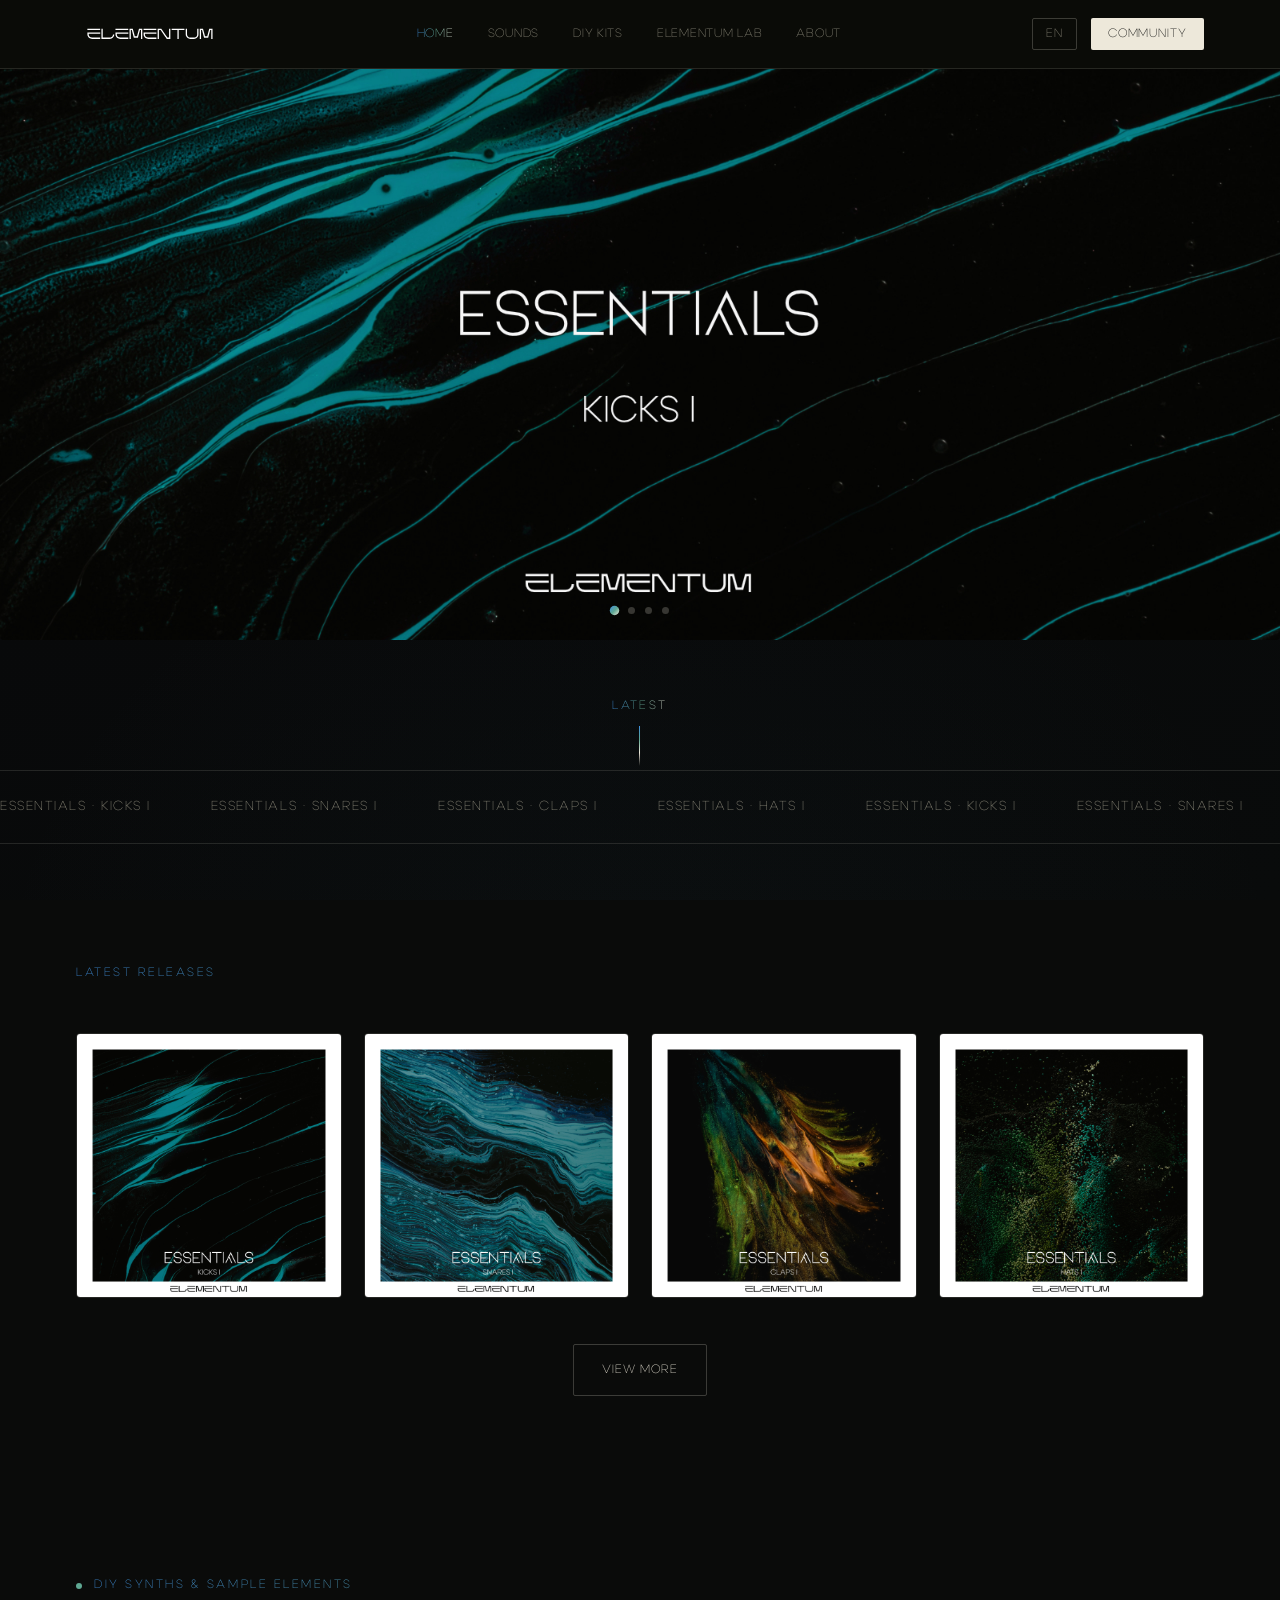
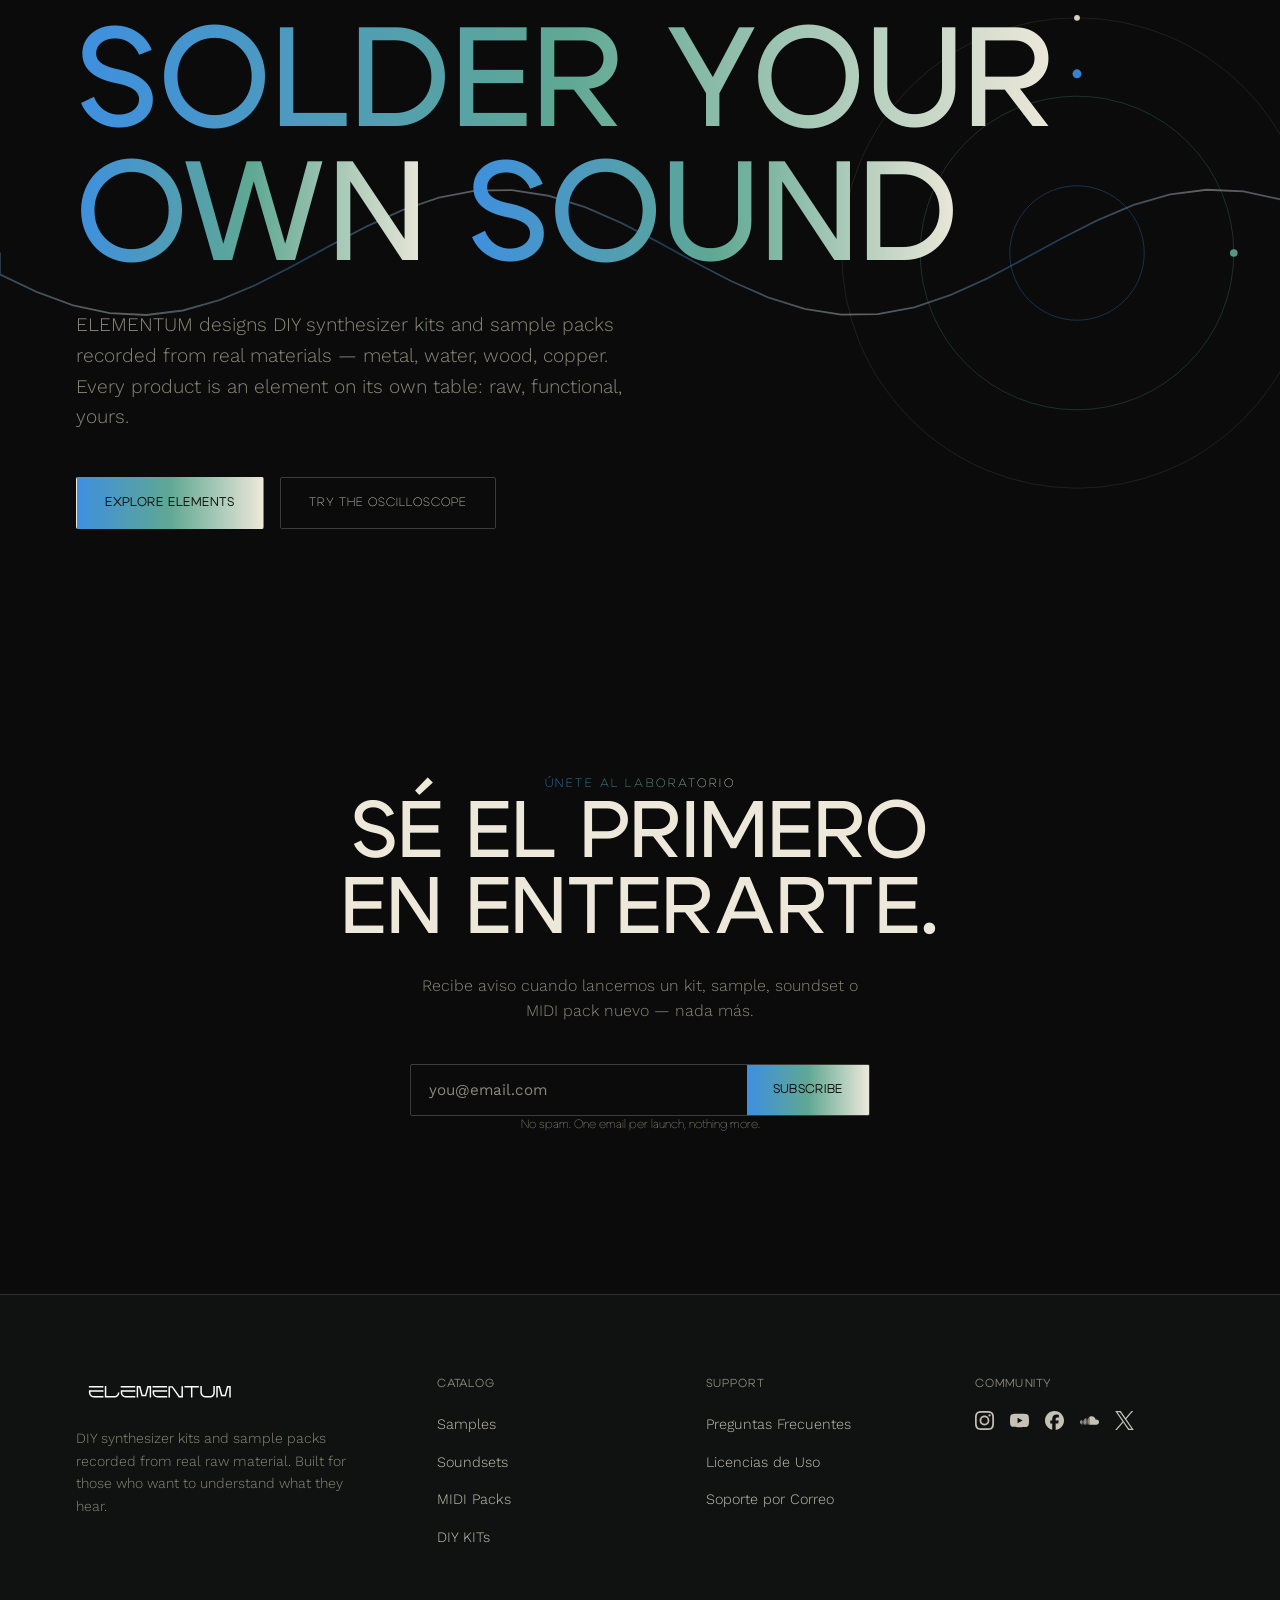
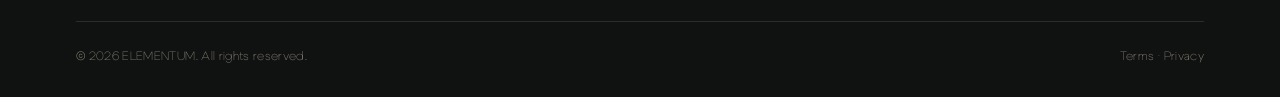
==== commit 8242d58e: "Update SoundCloud link in social icons" ====
--- a/index.html
+++ b/index.html
@@ -239,7 +239,7 @@
           <li><a href="https://www.instagram.com/elementumaudio" target="_blank" rel="noopener" aria-label="Instagram"><svg viewBox="0 0 24 24"><path d="M7.0301.084c-1.2768.0602-2.1487.264-2.911.5634-.7888.3075-1.4575.72-2.1228 1.3877-.6652.6677-1.075 1.3368-1.3802 2.127-.2954.7638-.4956 1.6365-.552 2.914-.0564 1.2775-.0689 1.6882-.0626 4.947.0062 3.2586.0206 3.6671.0825 4.9473.061 1.2765.264 2.1482.5635 2.9107.308.7889.72 1.4573 1.388 2.1228.6679.6655 1.3365 1.0743 2.1285 1.38.7632.295 1.6361.4961 2.9134.552 1.2773.056 1.6884.069 4.9462.0627 3.2578-.0062 3.668-.0207 4.9478-.0814 1.28-.0607 2.147-.2652 2.9098-.5633.7889-.3086 1.4578-.72 2.1228-1.3881.665-.6682 1.0745-1.3378 1.3795-2.1284.2957-.7632.4966-1.636.552-2.9124.056-1.2809.0692-1.6898.063-4.948-.0063-3.2583-.021-3.6668-.0817-4.9465-.0607-1.2797-.264-2.1487-.5633-2.9117-.3084-.7889-.72-1.4568-1.3876-2.1228C21.2982 1.33 20.628.9208 19.8378.6165 19.074.321 18.2017.1197 16.9244.0645 15.6471.0093 15.236-.005 11.977.0014 8.718.0076 8.31.0215 7.0301.0839m.1402 21.6932c-1.17-.0509-1.8053-.2453-2.2287-.408-.5606-.216-.96-.4771-1.3819-.895-.422-.4178-.6811-.8186-.9-1.378-.1644-.4234-.3624-1.058-.4171-2.228-.0595-1.2645-.072-1.6442-.079-4.848-.007-3.2037.0053-3.583.0607-4.848.05-1.169.2456-1.805.408-2.2282.216-.5613.4762-.96.895-1.3816.4188-.4217.8184-.6814 1.3783-.9003.423-.1651 1.0575-.3614 2.227-.4171 1.2655-.06 1.6447-.072 4.848-.079 3.2033-.007 3.5835.005 4.8495.0608 1.169.0508 1.8053.2445 2.228.408.5608.216.96.4754 1.3816.895.4217.4194.6816.8176.9005 1.3787.1653.4217.3617 1.056.4169 2.2263.0602 1.2655.0739 1.645.0796 4.848.0058 3.203-.0055 3.5834-.061 4.848-.051 1.17-.245 1.8055-.408 2.2294-.216.5604-.4763.96-.8954 1.3814-.419.4215-.8181.6811-1.3783.9-.4224.1649-1.0577.3617-2.2262.4174-1.2656.0595-1.6448.072-4.8493.079-3.2045.007-3.5825-.006-4.848-.0608M16.953 5.5864A1.44 1.44 0 1 0 18.39 4.144a1.44 1.44 0 0 0-1.437 1.4424M5.8385 12.012c.0067 3.4032 2.7706 6.1557 6.173 6.1493 3.4026-.0065 6.157-2.7701 6.1506-6.1733-.0065-3.4032-2.771-6.1565-6.174-6.1498-3.403.0067-6.156 2.771-6.1496 6.1738M8 12.0077a4 4 0 1 1 4.008 3.9921A3.9996 3.9996 0 0 1 8 12.0077"/></svg></a></li>
           <li><a href="https://youtube.com" target="_blank" rel="noopener" aria-label="YouTube"><svg viewBox="0 0 24 24"><path d="M23.498 6.186a3.016 3.016 0 0 0-2.122-2.136C19.505 3.545 12 3.545 12 3.545s-7.505 0-9.377.505A3.017 3.017 0 0 0 .502 6.186C0 8.07 0 12 0 12s0 3.93.502 5.814a3.016 3.016 0 0 0 2.122 2.136c1.871.505 9.376.505 9.376.505s7.505 0 9.377-.505a3.015 3.015 0 0 0 2.122-2.136C24 15.93 24 12 24 12s0-3.93-.502-5.814zM9.545 15.568V8.432L15.818 12l-6.273 3.568z"/></svg></a></li>
           <li><a href="https://www.facebook.com/elementumaudio" target="_blank" rel="noopener" aria-label="Facebook"><svg viewBox="0 0 24 24"><path d="M9.101 23.691v-7.98H6.627v-3.667h2.474v-1.58c0-4.085 1.848-5.978 5.858-5.978.401 0 .955.042 1.468.103a8.68 8.68 0 0 1 1.141.195v3.325a8.623 8.623 0 0 0-.653-.036 26.805 26.805 0 0 0-.733-.009c-.707 0-1.259.096-1.675.309a1.686 1.686 0 0 0-.679.622c-.258.42-.374.995-.374 1.752v1.297h3.919l-.386 2.103-.287 1.564h-3.246v8.245C19.396 23.238 24 18.179 24 12.044c0-6.627-5.373-12-12-12s-12 5.373-12 12c0 5.628 3.874 10.35 9.101 11.647Z"/></svg></a></li>
-          <li><a href="https://soundcloud.com" target="_blank" rel="noopener" aria-label="SoundCloud"><svg viewBox="0 0 24 24"><path d="M23.999 14.165c-.052 1.796-1.612 3.169-3.4 3.169h-8.18a.68.68 0 0 1-.675-.683V7.862a.747.747 0 0 1 .452-.724s.75-.513 2.333-.513a5.364 5.364 0 0 1 2.763.755 5.433 5.433 0 0 1 2.57 3.54c.282-.08.574-.121.868-.12.884 0 1.73.358 2.347.992s.948 1.49.922 2.373ZM10.721 8.421c.247 2.98.427 5.697 0 8.672a.264.264 0 0 1-.53 0c-.395-2.946-.22-5.718 0-8.672a.264.264 0 0 1 .53 0ZM9.072 9.448c.285 2.659.37 4.986-.006 7.655a.277.277 0 0 1-.55 0c-.331-2.63-.256-5.02 0-7.655a.277.277 0 0 1 .556 0Zm-1.663-.257c.27 2.726.39 5.171 0 7.904a.266.266 0 0 1-.532 0c-.38-2.69-.257-5.21 0-7.904a.266.266 0 0 1 .532 0Zm-1.647.77a26.108 26.108 0 0 1-.008 7.147.272.272 0 0 1-.542 0 27.955 27.955 0 0 1 0-7.147.275.275 0 0 1 .55 0Zm-1.67 1.769c.421 1.865.228 3.5-.029 5.388a.257.257 0 0 1-.514 0c-.21-1.858-.398-3.549 0-5.389a.272.272 0 0 1 .543 0Zm-1.655-.273c.388 1.897.26 3.508-.01 5.412-.026.28-.514.283-.54 0-.244-1.878-.347-3.54-.01-5.412a.283.283 0 0 1 .56 0Zm-1.668.911c.4 1.268.257 2.292-.026 3.572a.257.257 0 0 1-.514 0c-.241-1.262-.354-2.312-.023-3.572a.283.283 0 0 1 .563 0Z"/></svg></a></li>
+          <li><a href="https://soundcloud.com/elementumaudio" target="_blank" rel="noopener" aria-label="SoundCloud"><svg viewBox="0 0 24 24"><path d="M23.999 14.165c-.052 1.796-1.612 3.169-3.4 3.169h-8.18a.68.68 0 0 1-.675-.683V7.862a.747.747 0 0 1 .452-.724s.75-.513 2.333-.513a5.364 5.364 0 0 1 2.763.755 5.433 5.433 0 0 1 2.57 3.54c.282-.08.574-.121.868-.12.884 0 1.73.358 2.347.992s.948 1.49.922 2.373ZM10.721 8.421c.247 2.98.427 5.697 0 8.672a.264.264 0 0 1-.53 0c-.395-2.946-.22-5.718 0-8.672a.264.264 0 0 1 .53 0ZM9.072 9.448c.285 2.659.37 4.986-.006 7.655a.277.277 0 0 1-.55 0c-.331-2.63-.256-5.02 0-7.655a.277.277 0 0 1 .556 0Zm-1.663-.257c.27 2.726.39 5.171 0 7.904a.266.266 0 0 1-.532 0c-.38-2.69-.257-5.21 0-7.904a.266.266 0 0 1 .532 0Zm-1.647.77a26.108 26.108 0 0 1-.008 7.147.272.272 0 0 1-.542 0 27.955 27.955 0 0 1 0-7.147.275.275 0 0 1 .55 0Zm-1.67 1.769c.421 1.865.228 3.5-.029 5.388a.257.257 0 0 1-.514 0c-.21-1.858-.398-3.549 0-5.389a.272.272 0 0 1 .543 0Zm-1.655-.273c.388 1.897.26 3.508-.01 5.412-.026.28-.514.283-.54 0-.244-1.878-.347-3.54-.01-5.412a.283.283 0 0 1 .56 0Zm-1.668.911c.4 1.268.257 2.292-.026 3.572a.257.257 0 0 1-.514 0c-.241-1.262-.354-2.312-.023-3.572a.283.283 0 0 1 .563 0Z"/></svg></a></li>
           <li><a href="https://x.com" target="_blank" rel="noopener" aria-label="X"><svg viewBox="0 0 24 24"><path d="M14.234 10.162 22.977 0h-2.072l-7.591 8.824L7.251 0H.258l9.168 13.343L.258 24H2.33l8.016-9.318L16.749 24h6.993zm-2.837 3.299-.929-1.329L3.076 1.56h3.182l5.965 8.532.929 1.329 7.754 11.09h-3.182z"/></svg></a></li>
         </ul>
       </div>
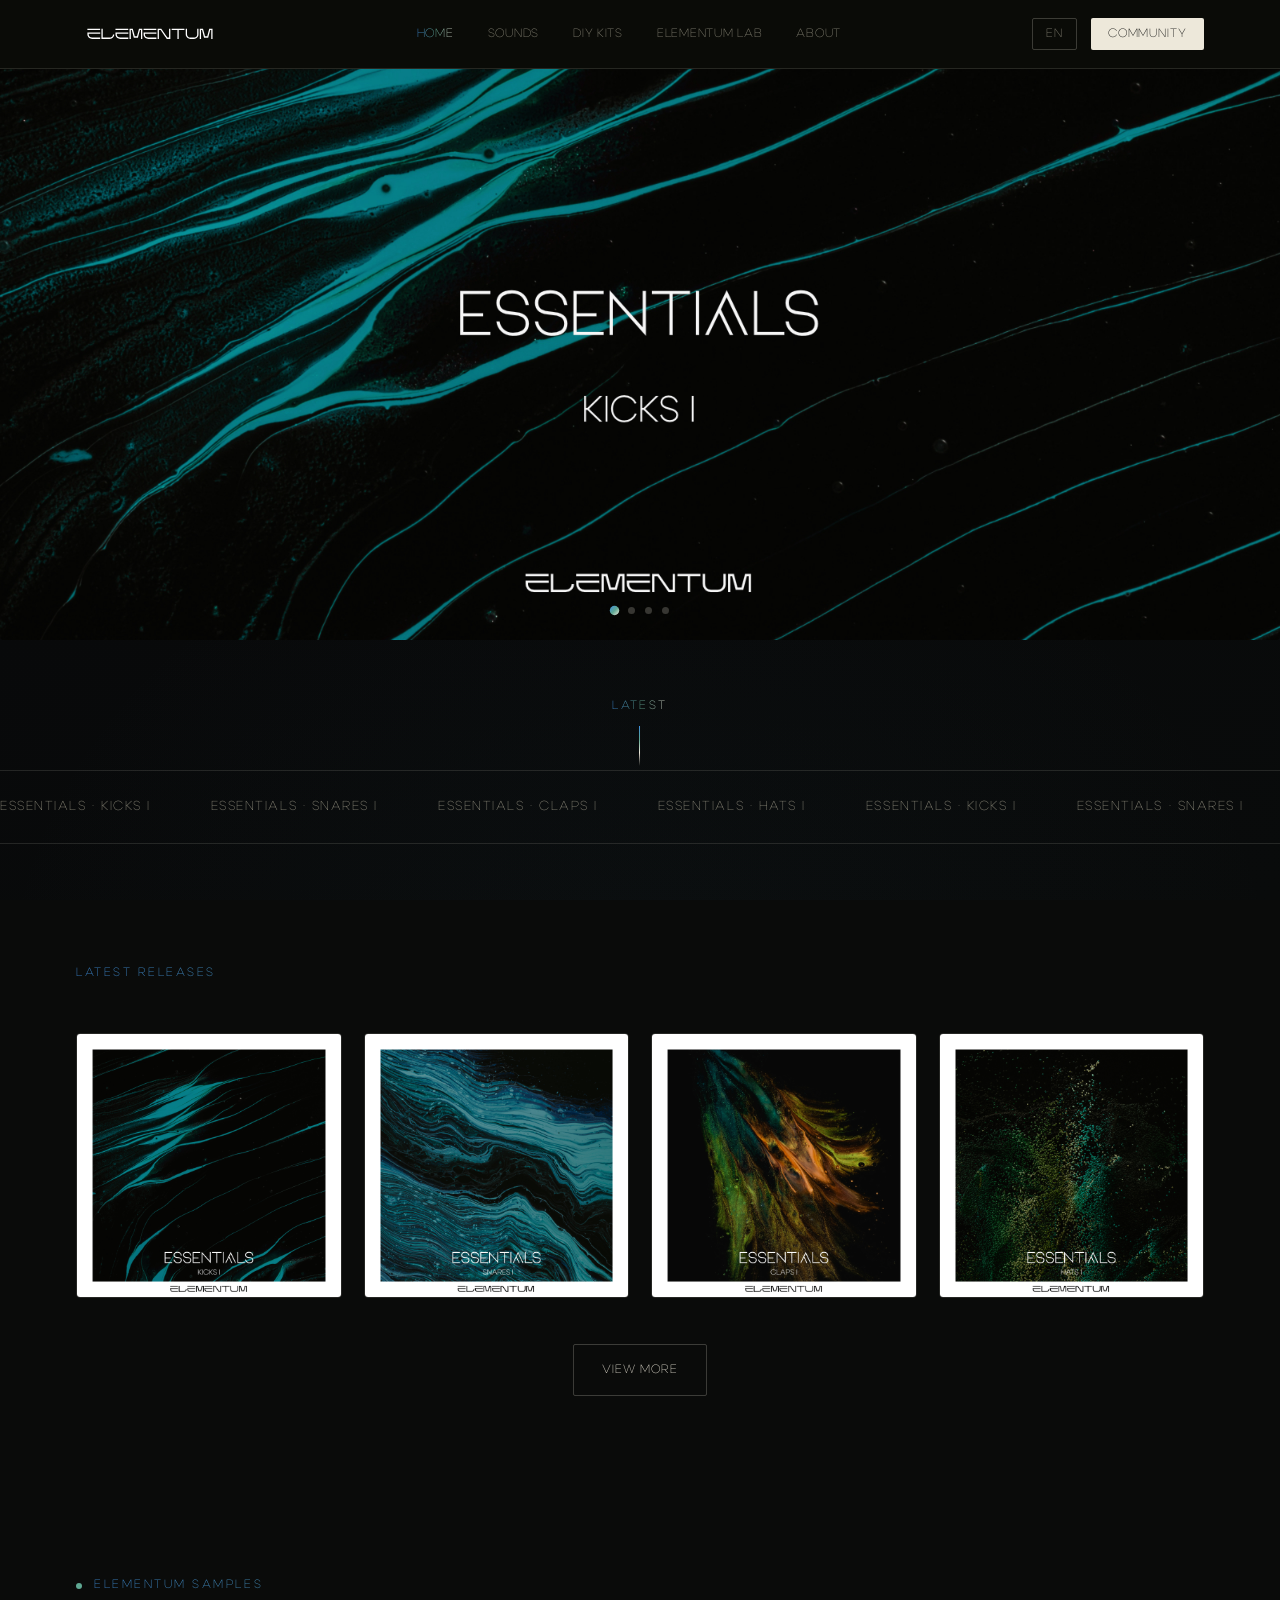
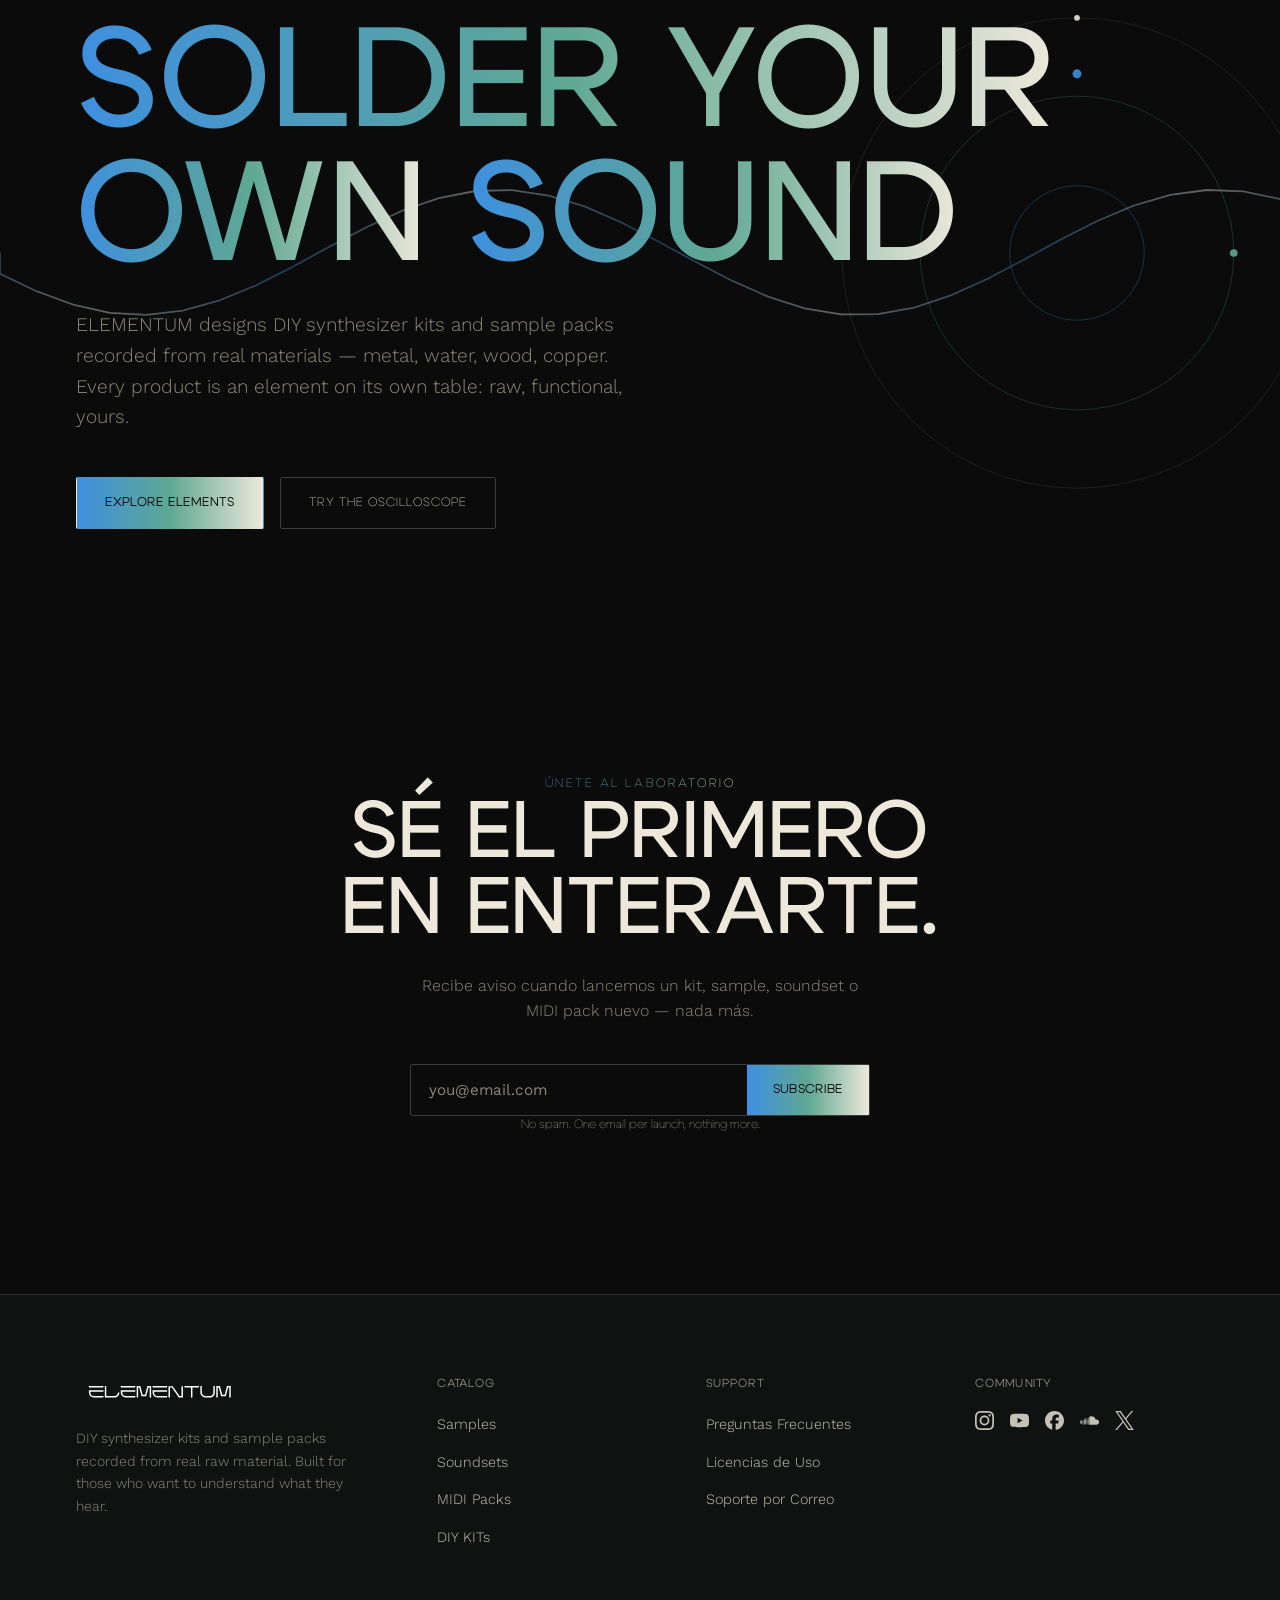
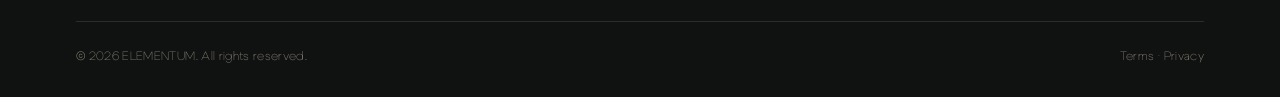
==== commit 046d41c4: "Update hero-sub paragraph content in index.html" ====
--- a/index.html
+++ b/index.html
@@ -182,7 +182,7 @@
     <div class="wrap">
       <div class="eyebrow" style="margin-bottom:22px;"><span class="dot"></span> <span data-i18n="home.eyebrow">ELEMENTUM SOUNDS</span></div>
       <h1><span data-i18n="home.h1_line1">Moldea TU</span><br><span data-i18n="home.h1_span">PROPIO</span> <span data-i18n="home.h1_line2">SONIDO</span></h1>
-      <p class="hero-sub" data-i18n="home.sub">ELEMENTUM diseña kits de sintetizadores DIY y sample packs grabados desde materiales reales — metal, agua, madera, cobre. Cada producto es un elemento en su tabla propia: crudo, funcional, tuyo.</p>
+      <p class="hero-sub" data-i18n="home.sub">Una colección de sonidos para explorar nuevas ideas, romper lo predecible y construir algo que tenga tu propia identidad.</p>
       <div class="hero-actions">
         <a href="samples.html" class="btn btn-primary" data-i18n="home.cta_primary">Explorar Elementos</a>
         <a href="samples.html" class="btn btn-ghost" data-i18n="home.cta_secondary">Ver Catálogo</a>
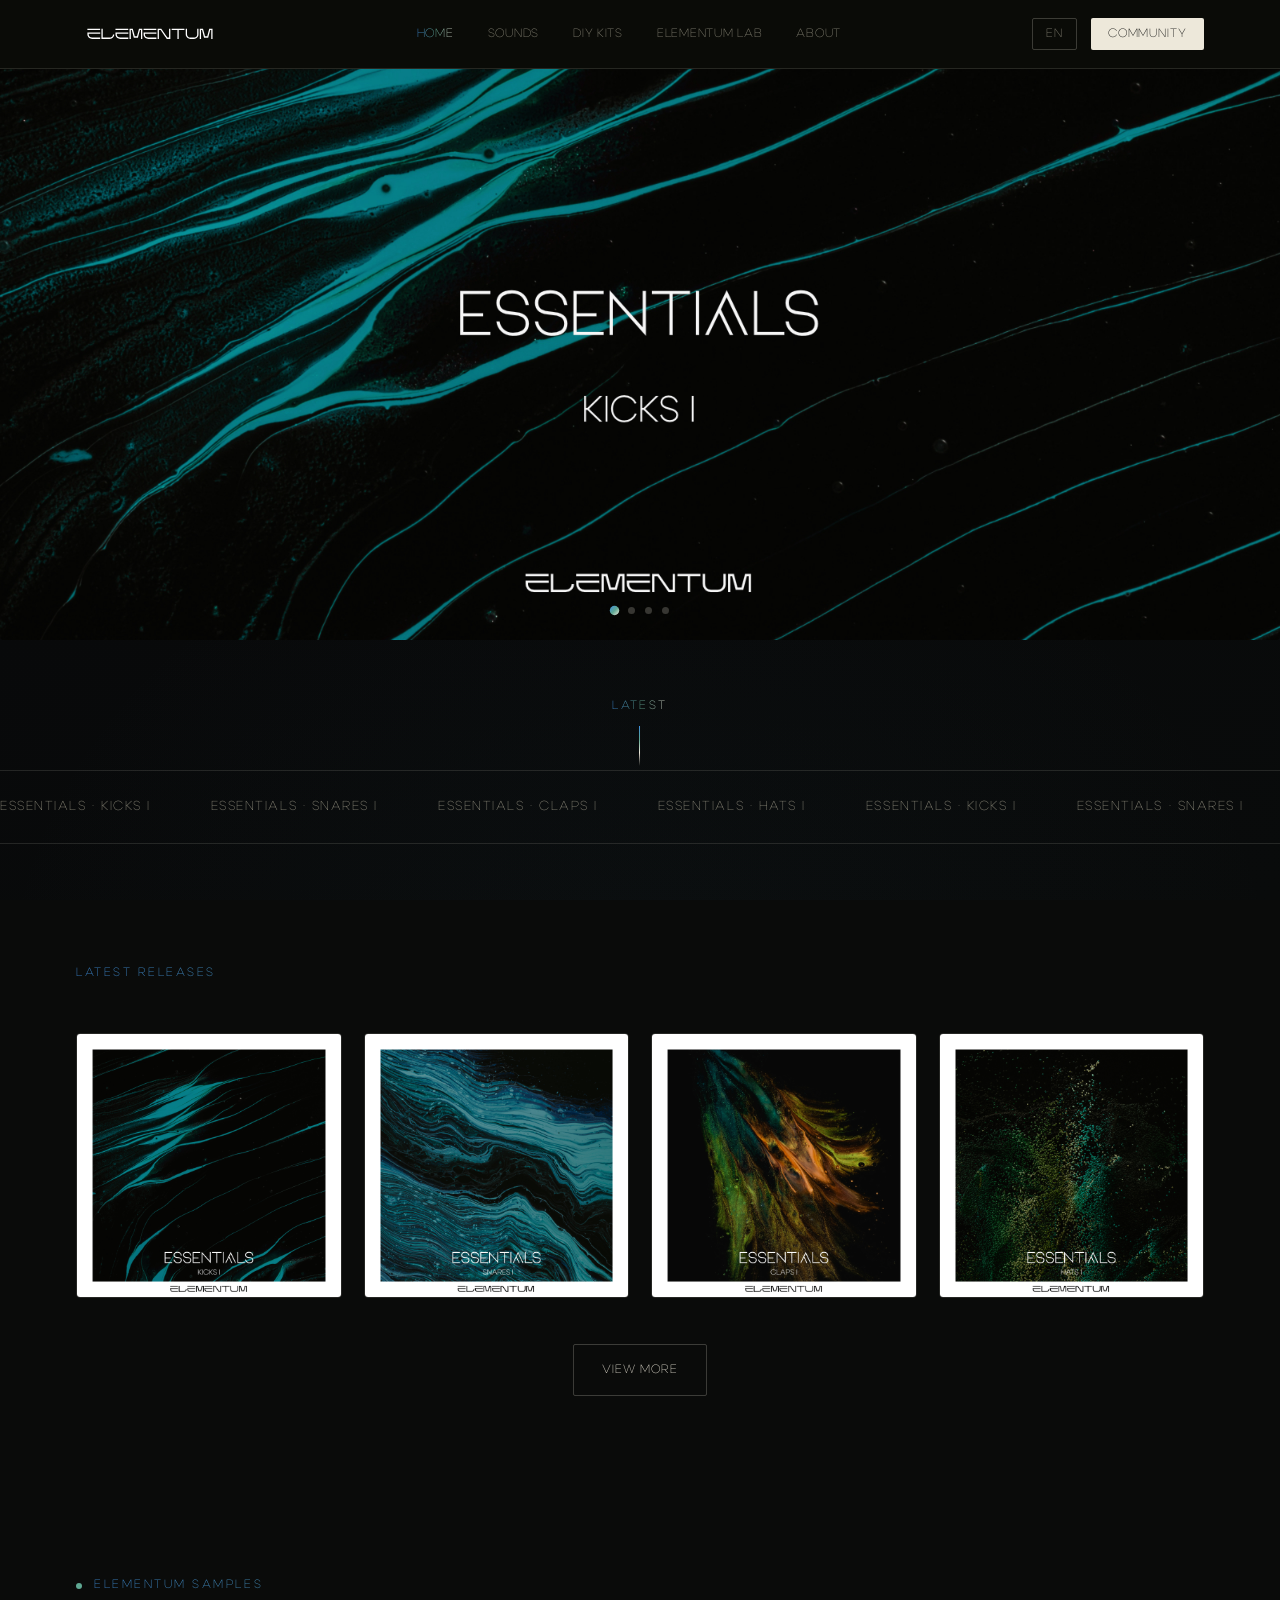
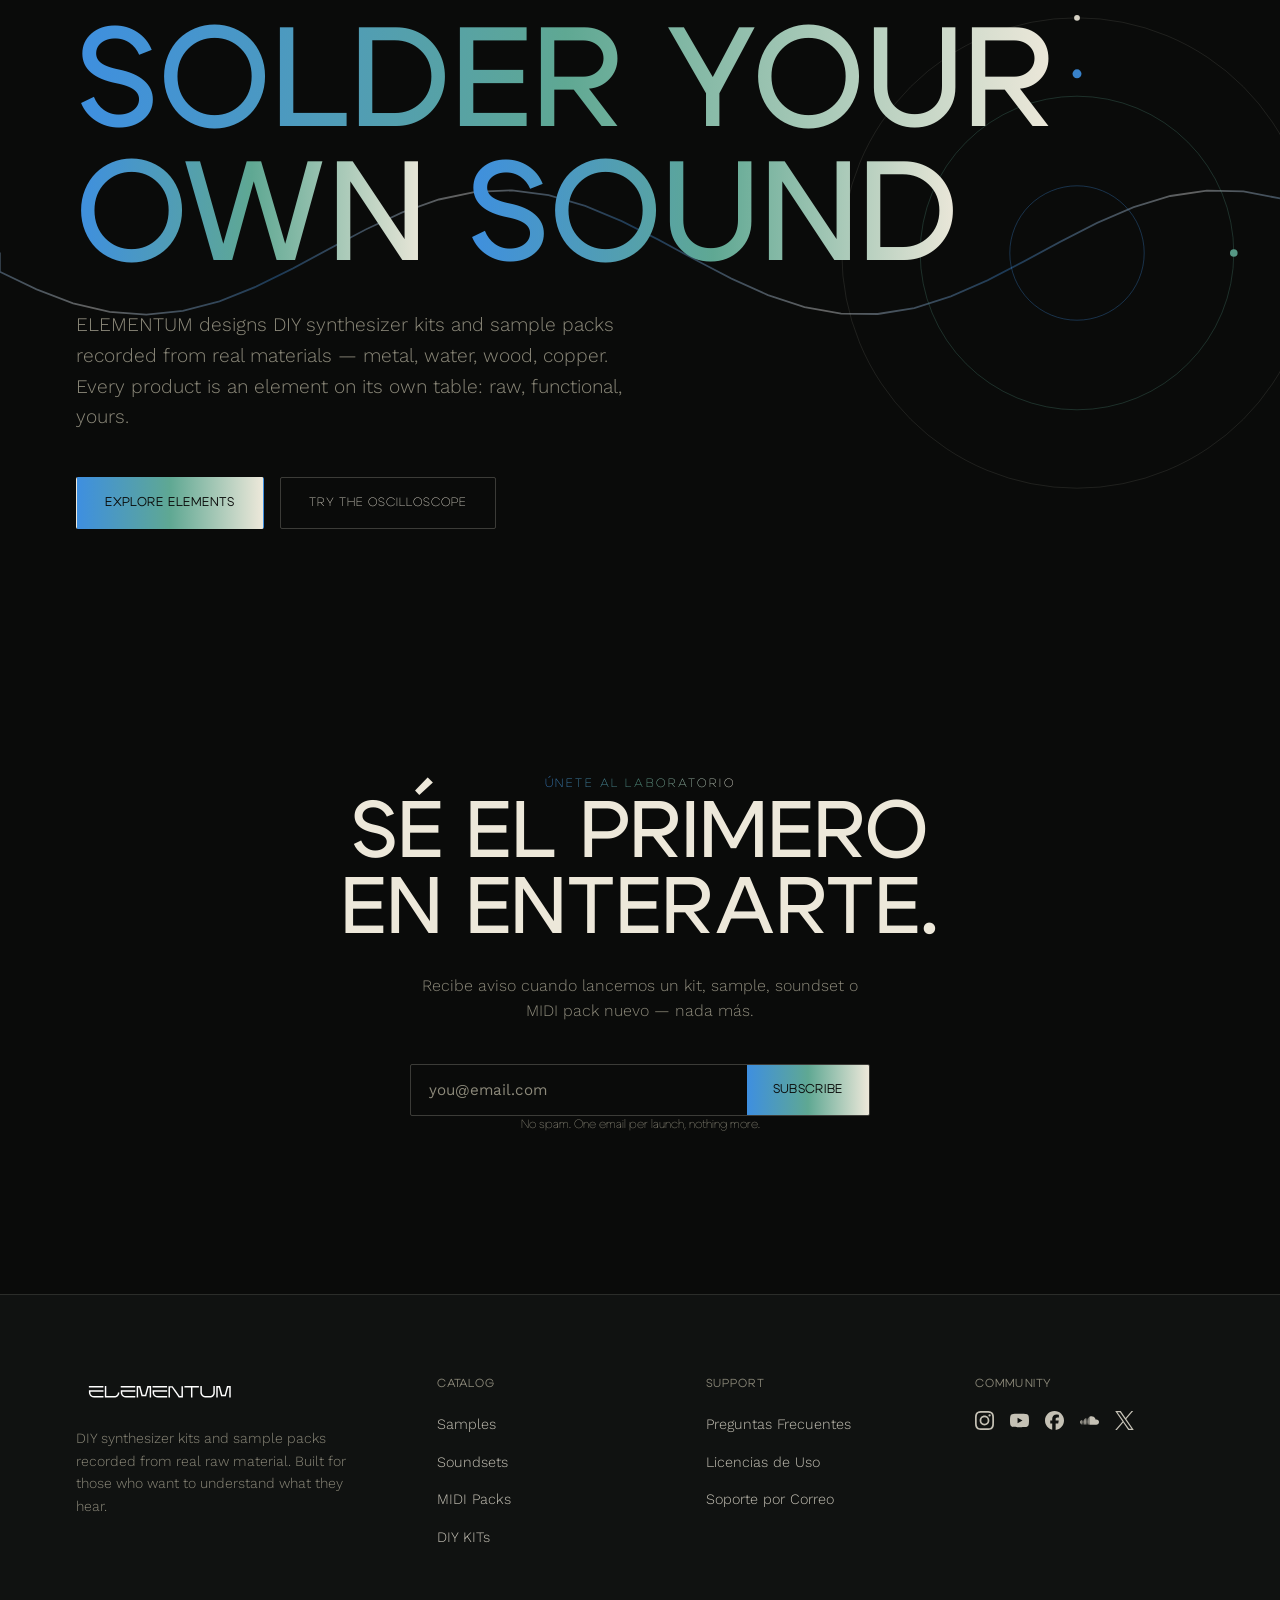
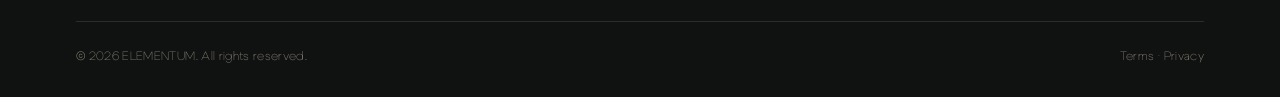
==== commit 7f830ab9: "Change button text from 'Elementos' to 'Samples'" ====
--- a/index.html
+++ b/index.html
@@ -184,7 +184,7 @@
       <h1><span data-i18n="home.h1_line1">Moldea TU</span><br><span data-i18n="home.h1_span">PROPIO</span> <span data-i18n="home.h1_line2">SONIDO</span></h1>
       <p class="hero-sub" data-i18n="home.sub">Una colección de sonidos para explorar nuevas ideas, romper lo predecible y construir algo que tenga tu propia identidad.</p>
       <div class="hero-actions">
-        <a href="samples.html" class="btn btn-primary" data-i18n="home.cta_primary">Explorar Elementos</a>
+        <a href="samples.html" class="btn btn-primary" data-i18n="home.cta_primary">Explorar Samples</a>
         <a href="samples.html" class="btn btn-ghost" data-i18n="home.cta_secondary">Ver Catálogo</a>
       </div>
     </div>
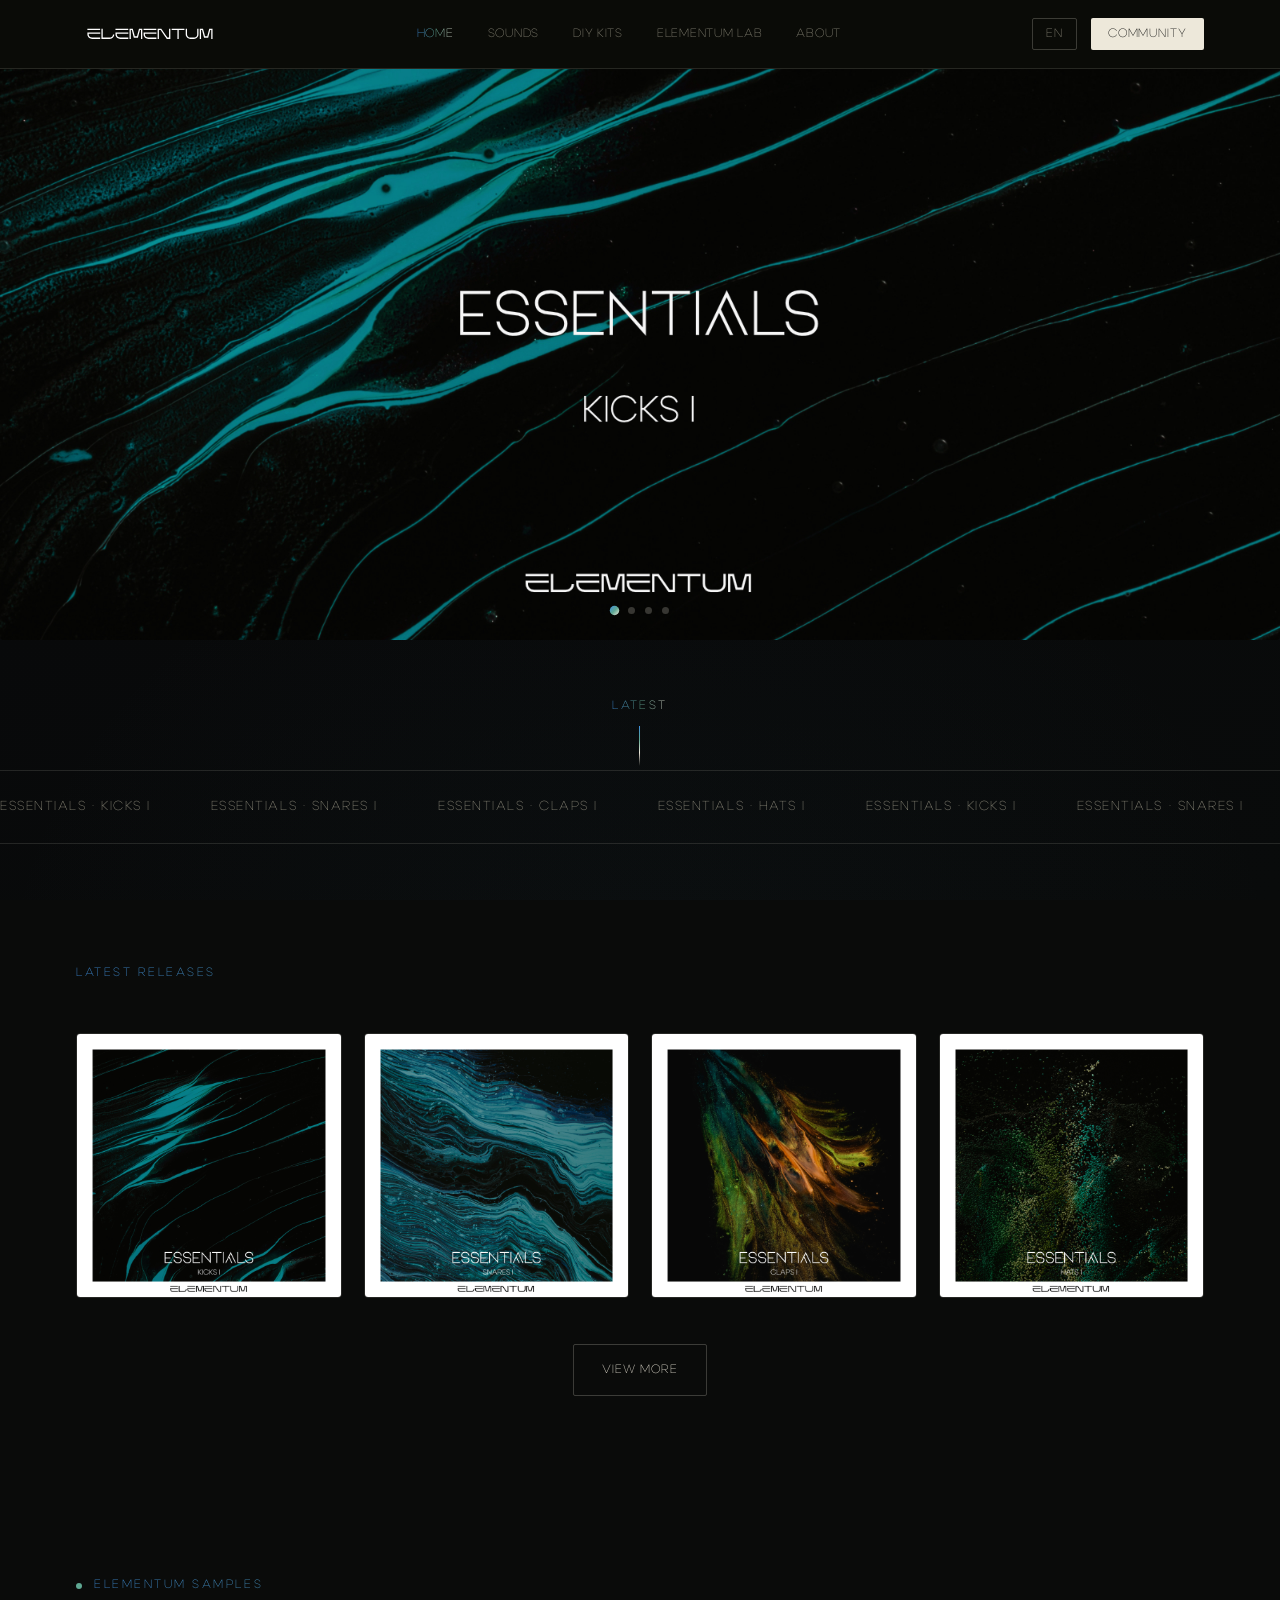
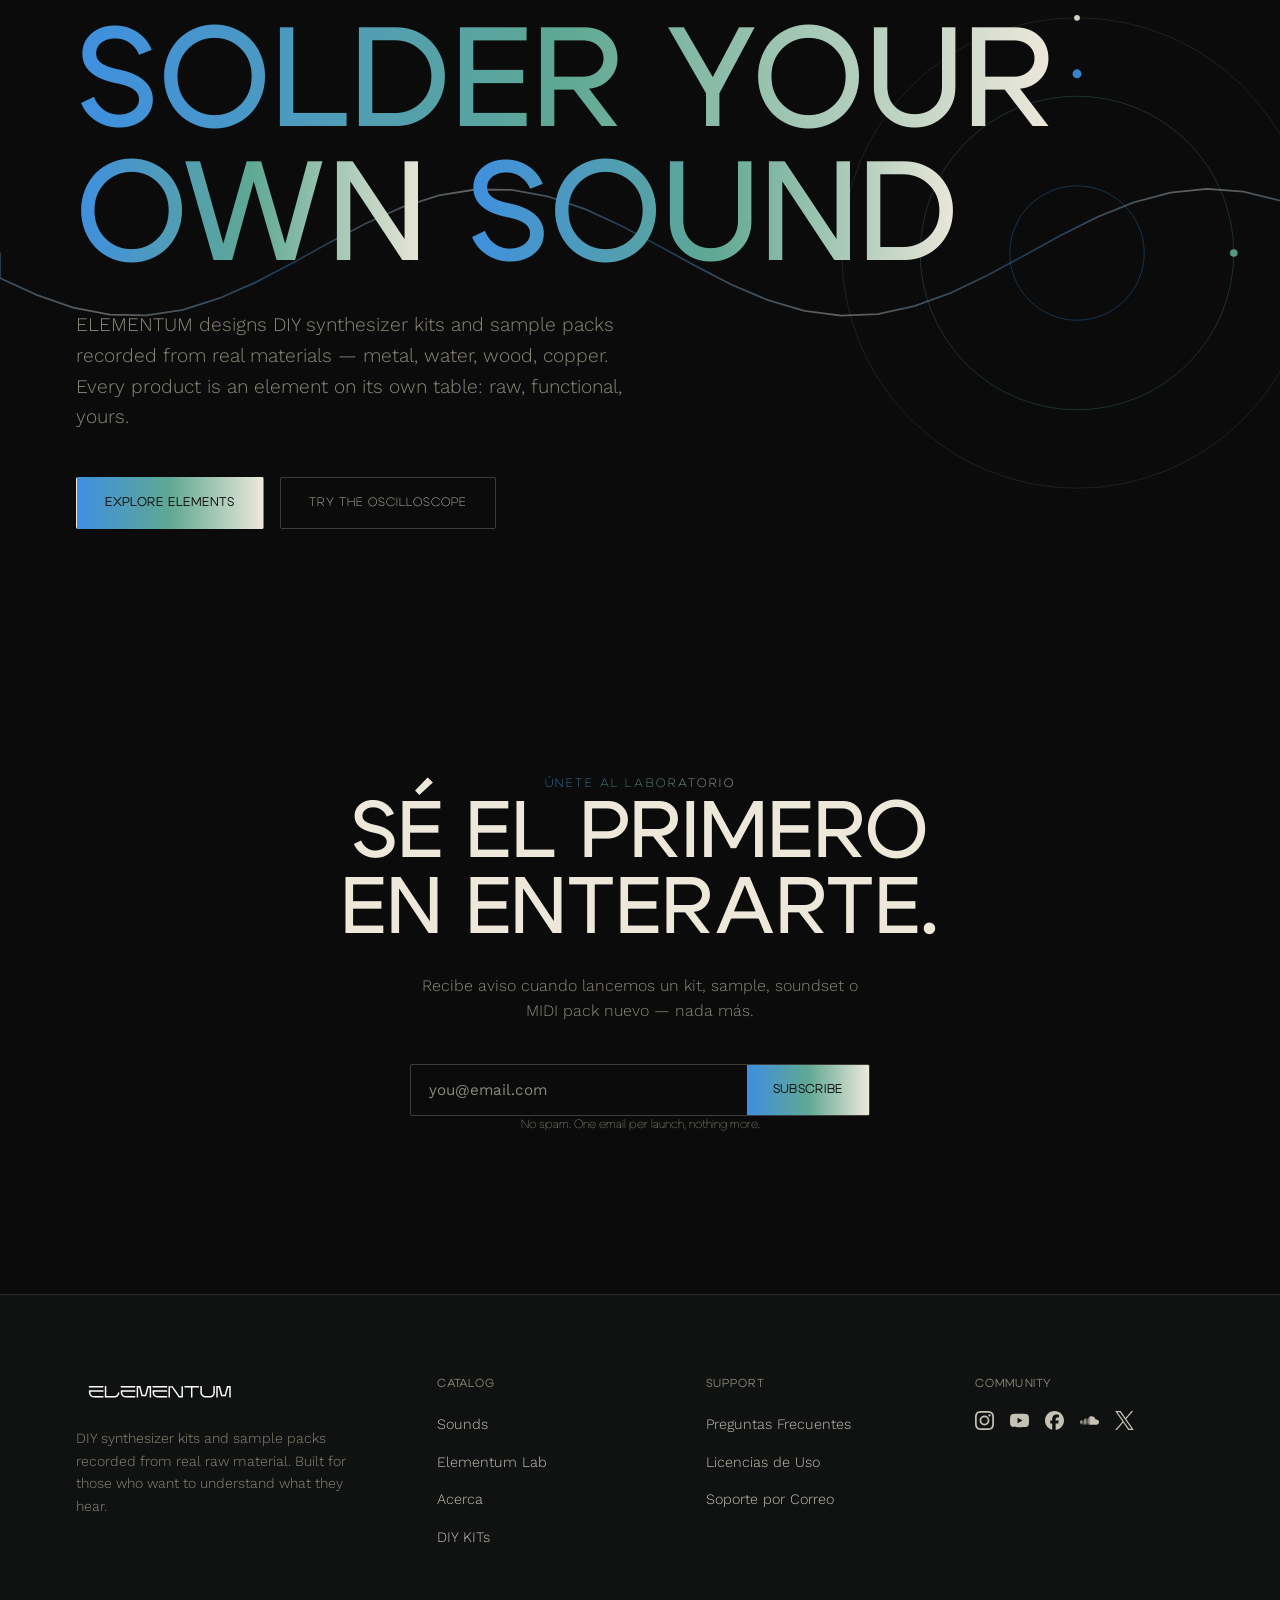
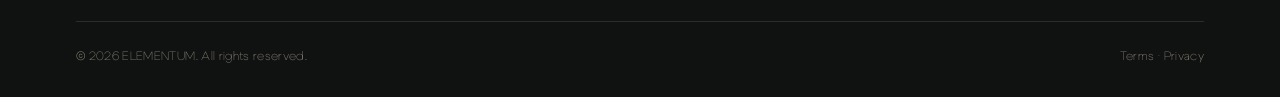
==== commit 1e909bca: "Update footer links in index.html" ====
--- a/index.html
+++ b/index.html
@@ -216,9 +216,9 @@
       <div class="footer-col">
         <h4 data-i18n="footer.col_catalog">Catálogo</h4>
         <ul>
-          <li><a href="samples.html" data-i18n="footer.catalog_samples">Samples</a></li>
-          <li><a href="soundsets.html" data-i18n="footer.catalog_soundsets">Soundsets</a></li>
-          <li><a href="samples.html" data-i18n="footer.catalog_midi">MIDI Packs</a></li>
+          <li><a href="samples.html" data-i18n="footer.catalog_samples">Sounds</a></li>
+          <li><a href="soundsets.html" data-i18n="footer.catalog_soundsets">Elementum Lab</a></li>
+          <li><a href="acerca.html" data-i18n="footer.catalog_midi">Acerca</a></li>
           <li class="footer-diy" tabindex="0">
             <span data-i18n="nav.diy">DIY KITs</span>
             <span class="diy-tooltip diy-tooltip-up" data-i18n="nav.coming_soon">¡Coming Soon!</span>
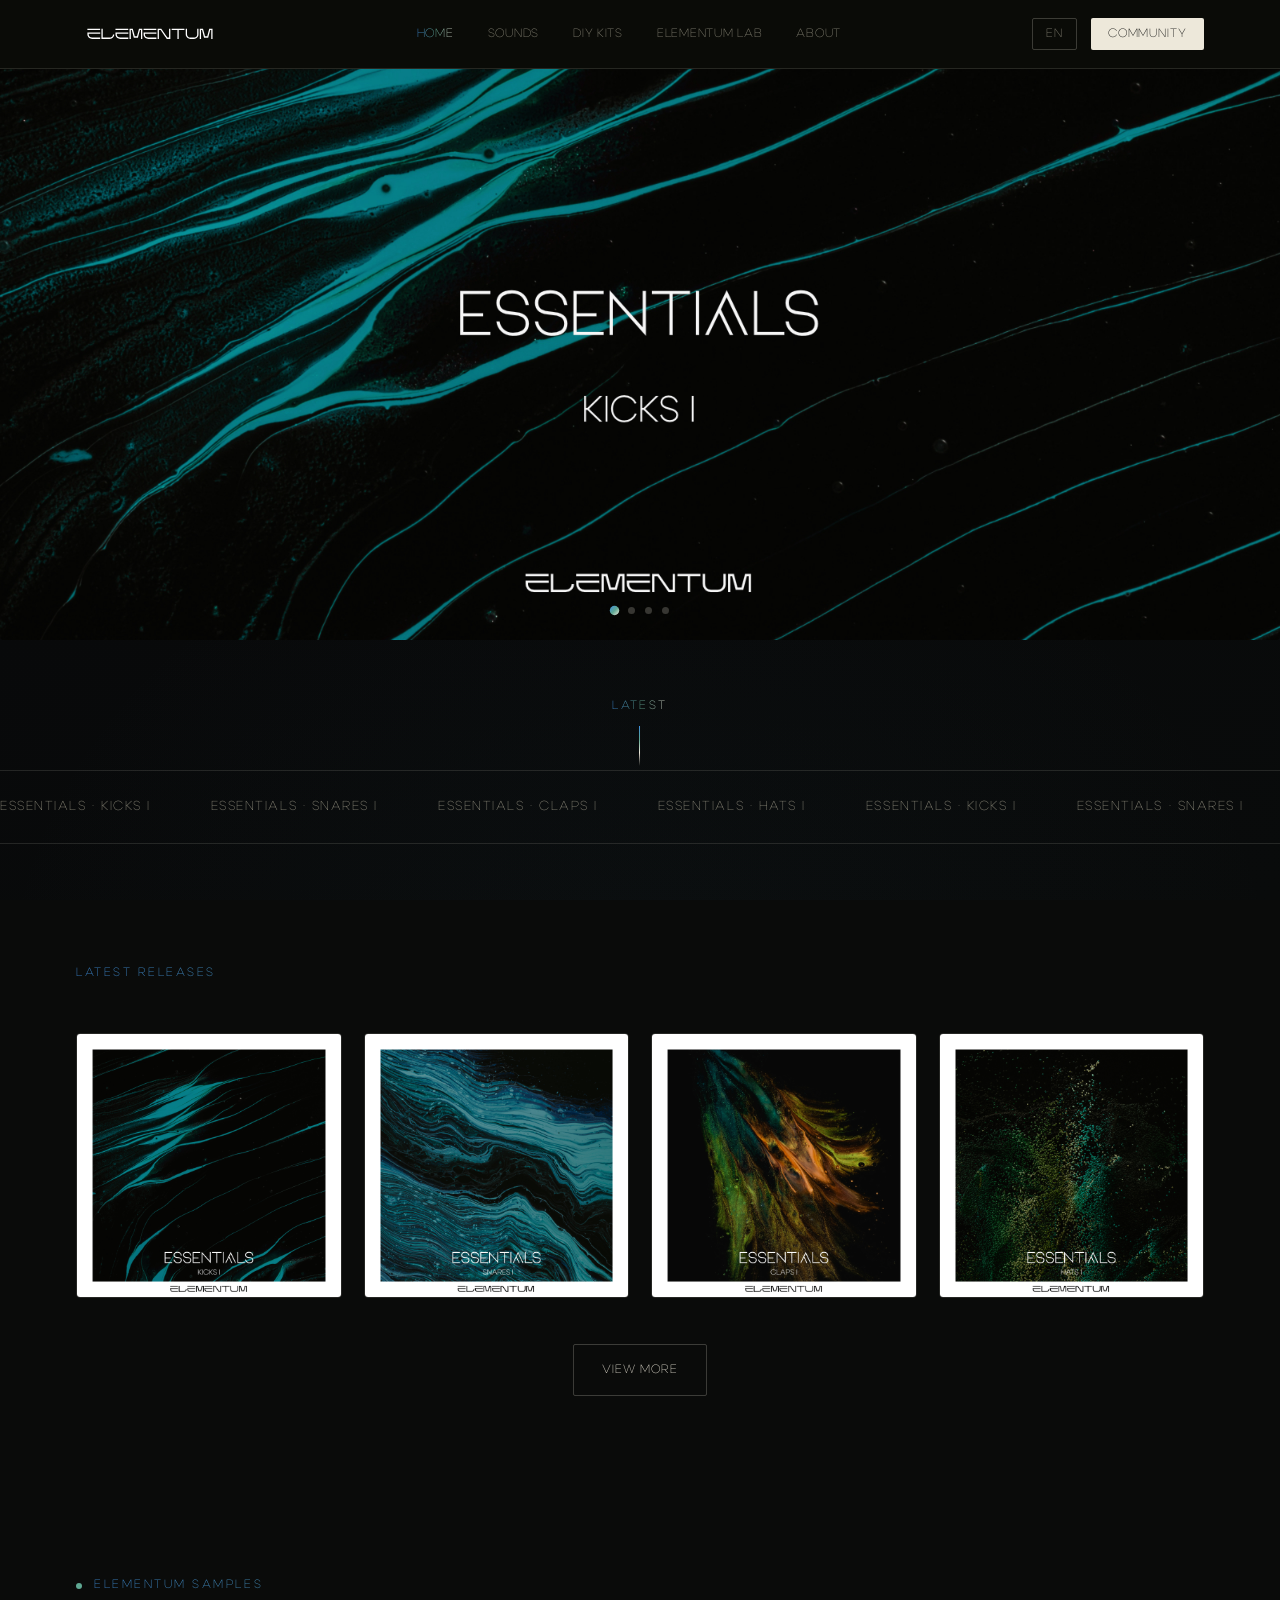
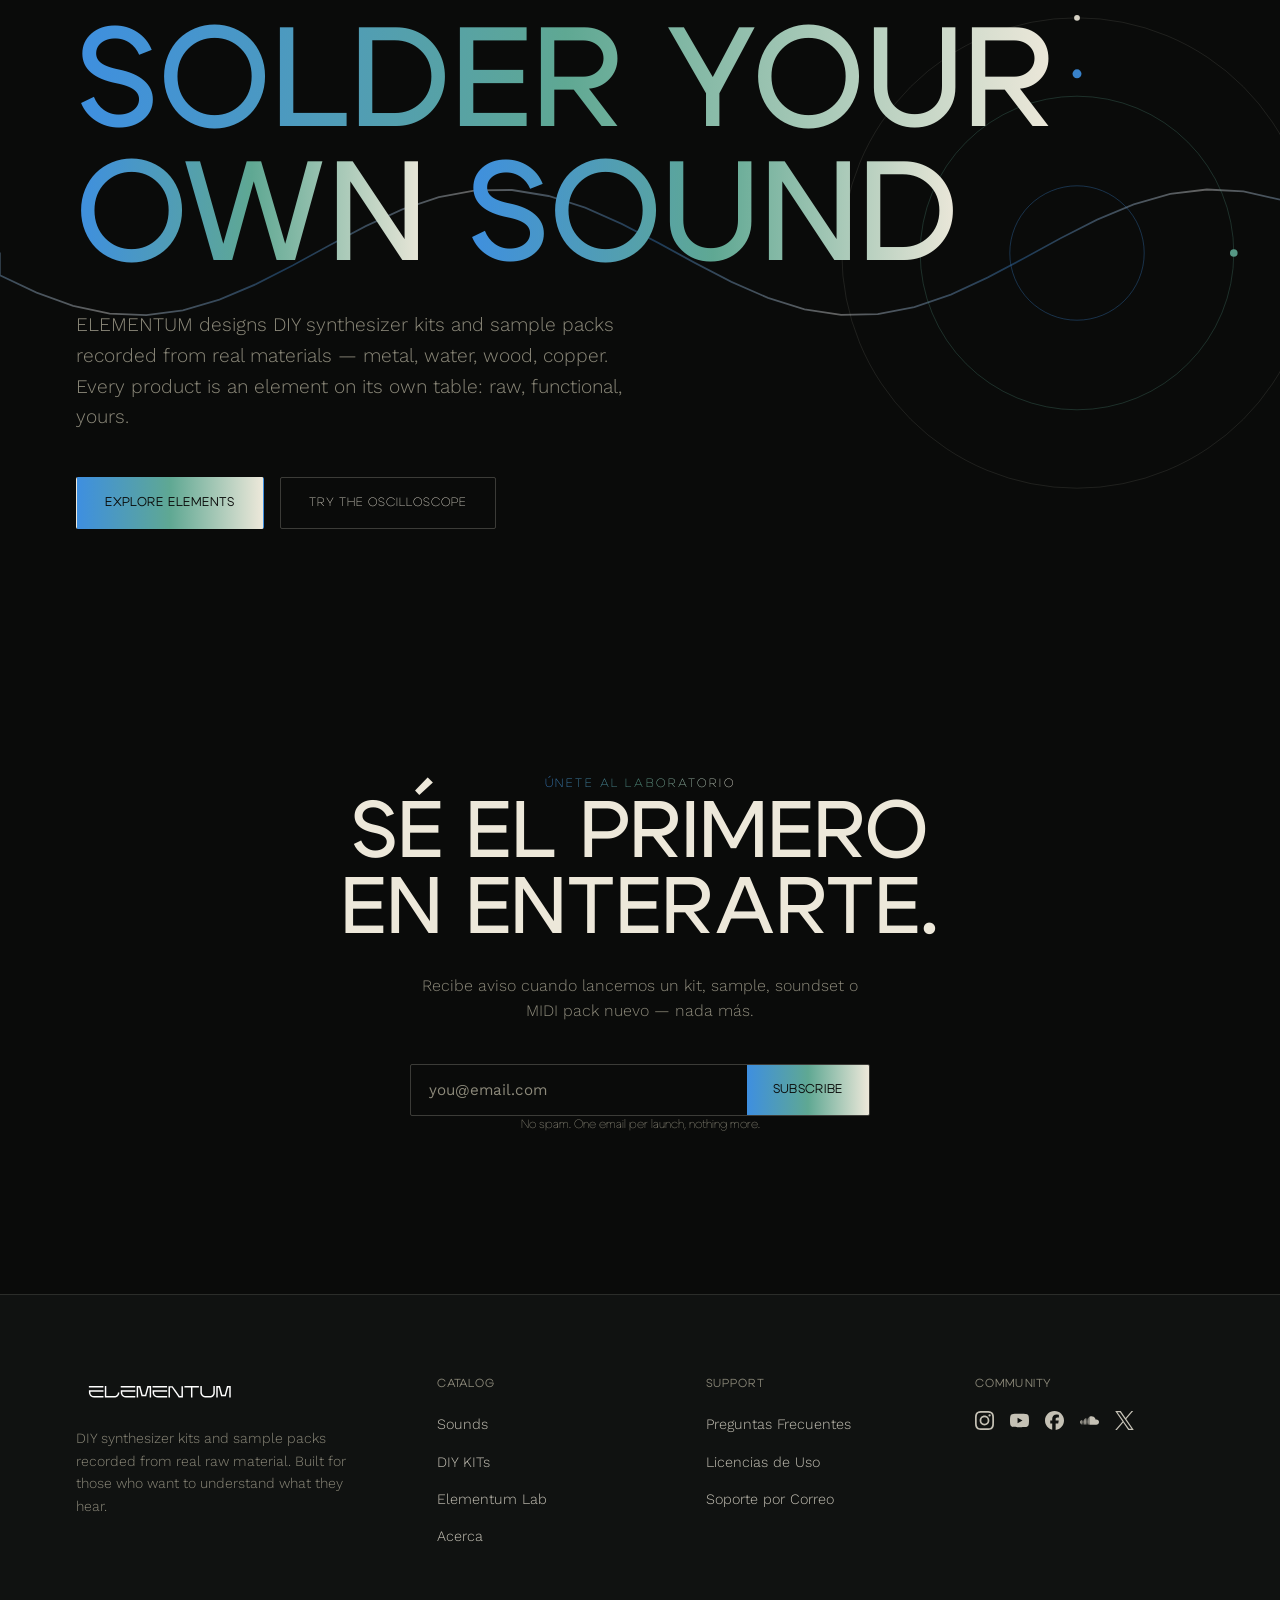
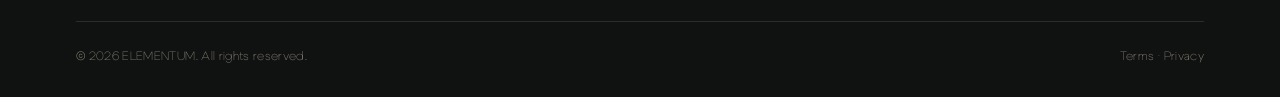
==== commit 0d0bc374: "Reorder footer links in index.html" ====
--- a/index.html
+++ b/index.html
@@ -217,12 +217,12 @@
         <h4 data-i18n="footer.col_catalog">Catálogo</h4>
         <ul>
           <li><a href="samples.html" data-i18n="footer.catalog_samples">Sounds</a></li>
-          <li><a href="soundsets.html" data-i18n="footer.catalog_soundsets">Elementum Lab</a></li>
-          <li><a href="acerca.html" data-i18n="footer.catalog_midi">Acerca</a></li>
           <li class="footer-diy" tabindex="0">
             <span data-i18n="nav.diy">DIY KITs</span>
             <span class="diy-tooltip diy-tooltip-up" data-i18n="nav.coming_soon">¡Coming Soon!</span>
           </li>
+          <li><a href="soundsets.html" data-i18n="footer.catalog_soundsets">Elementum Lab</a></li>
+          <li><a href="acerca.html" data-i18n="footer.catalog_midi">Acerca</a></li>
         </ul>
       </div>
       <div class="footer-col">
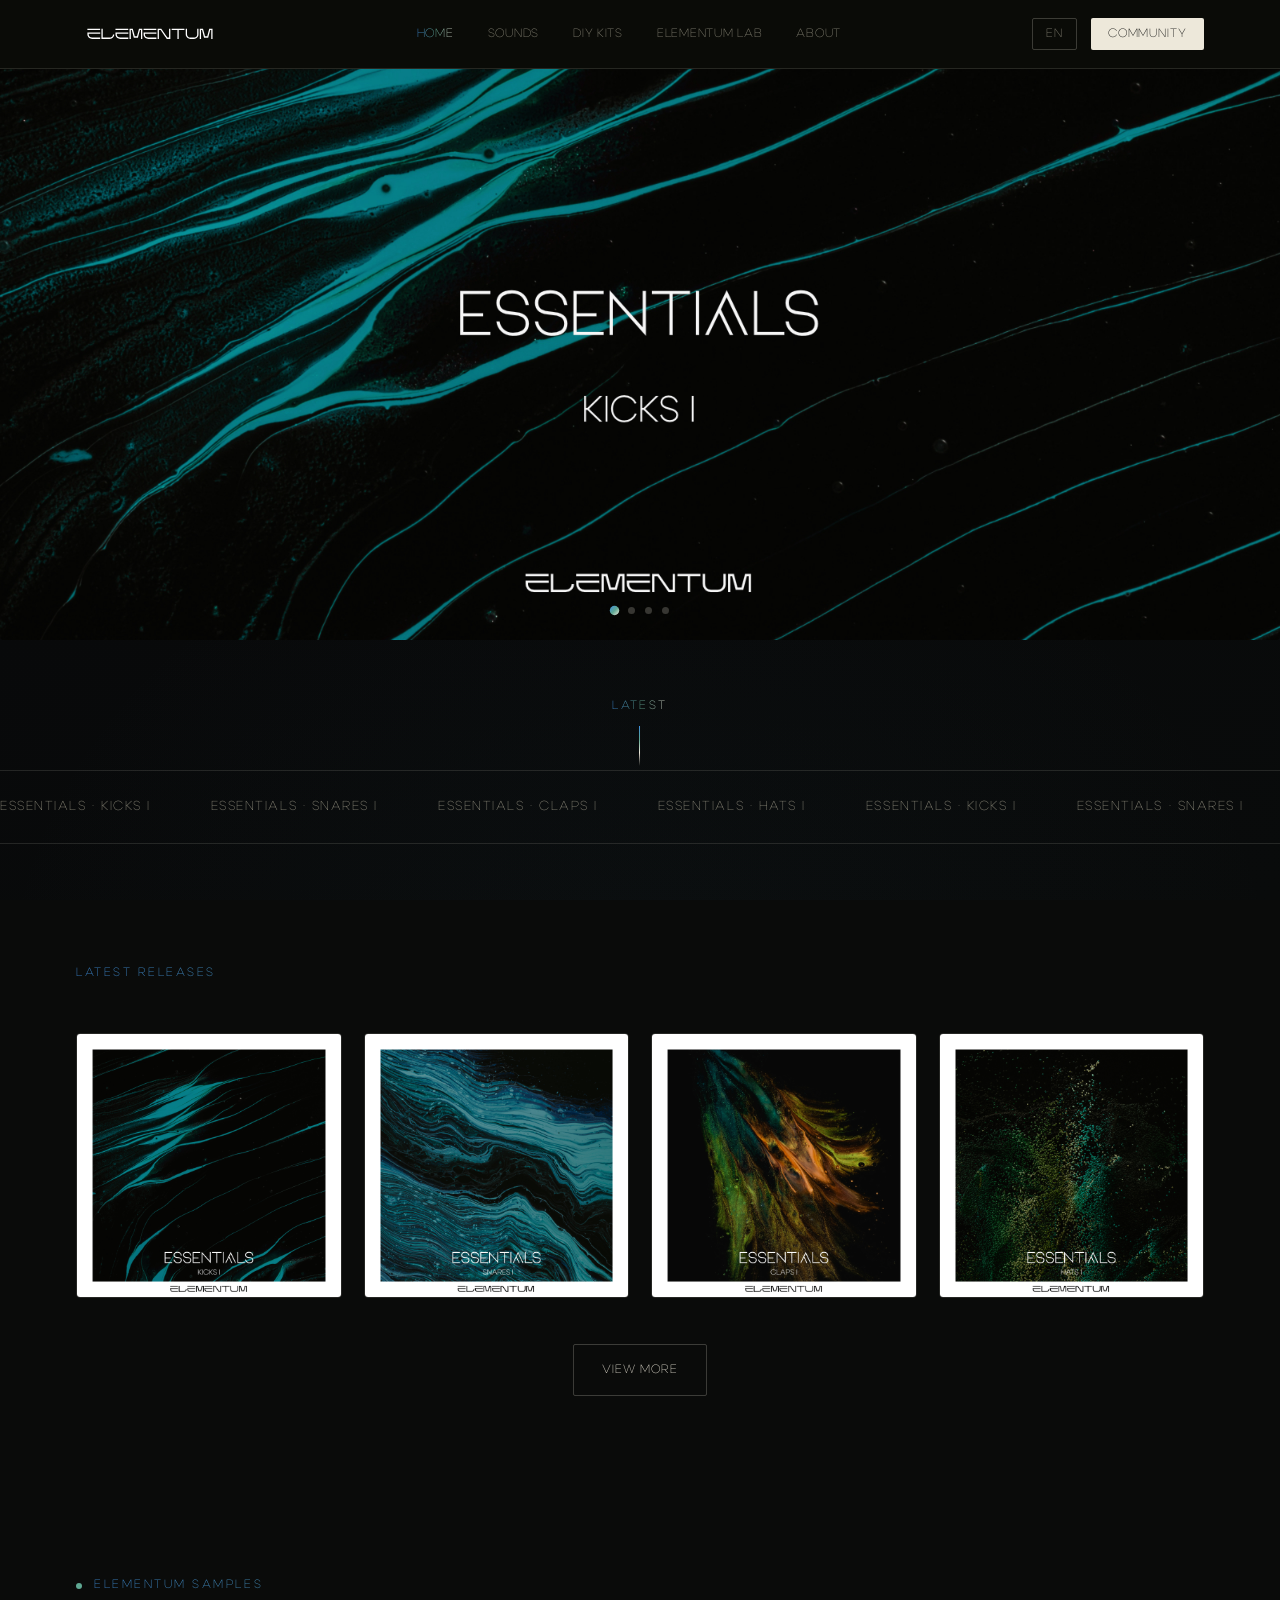
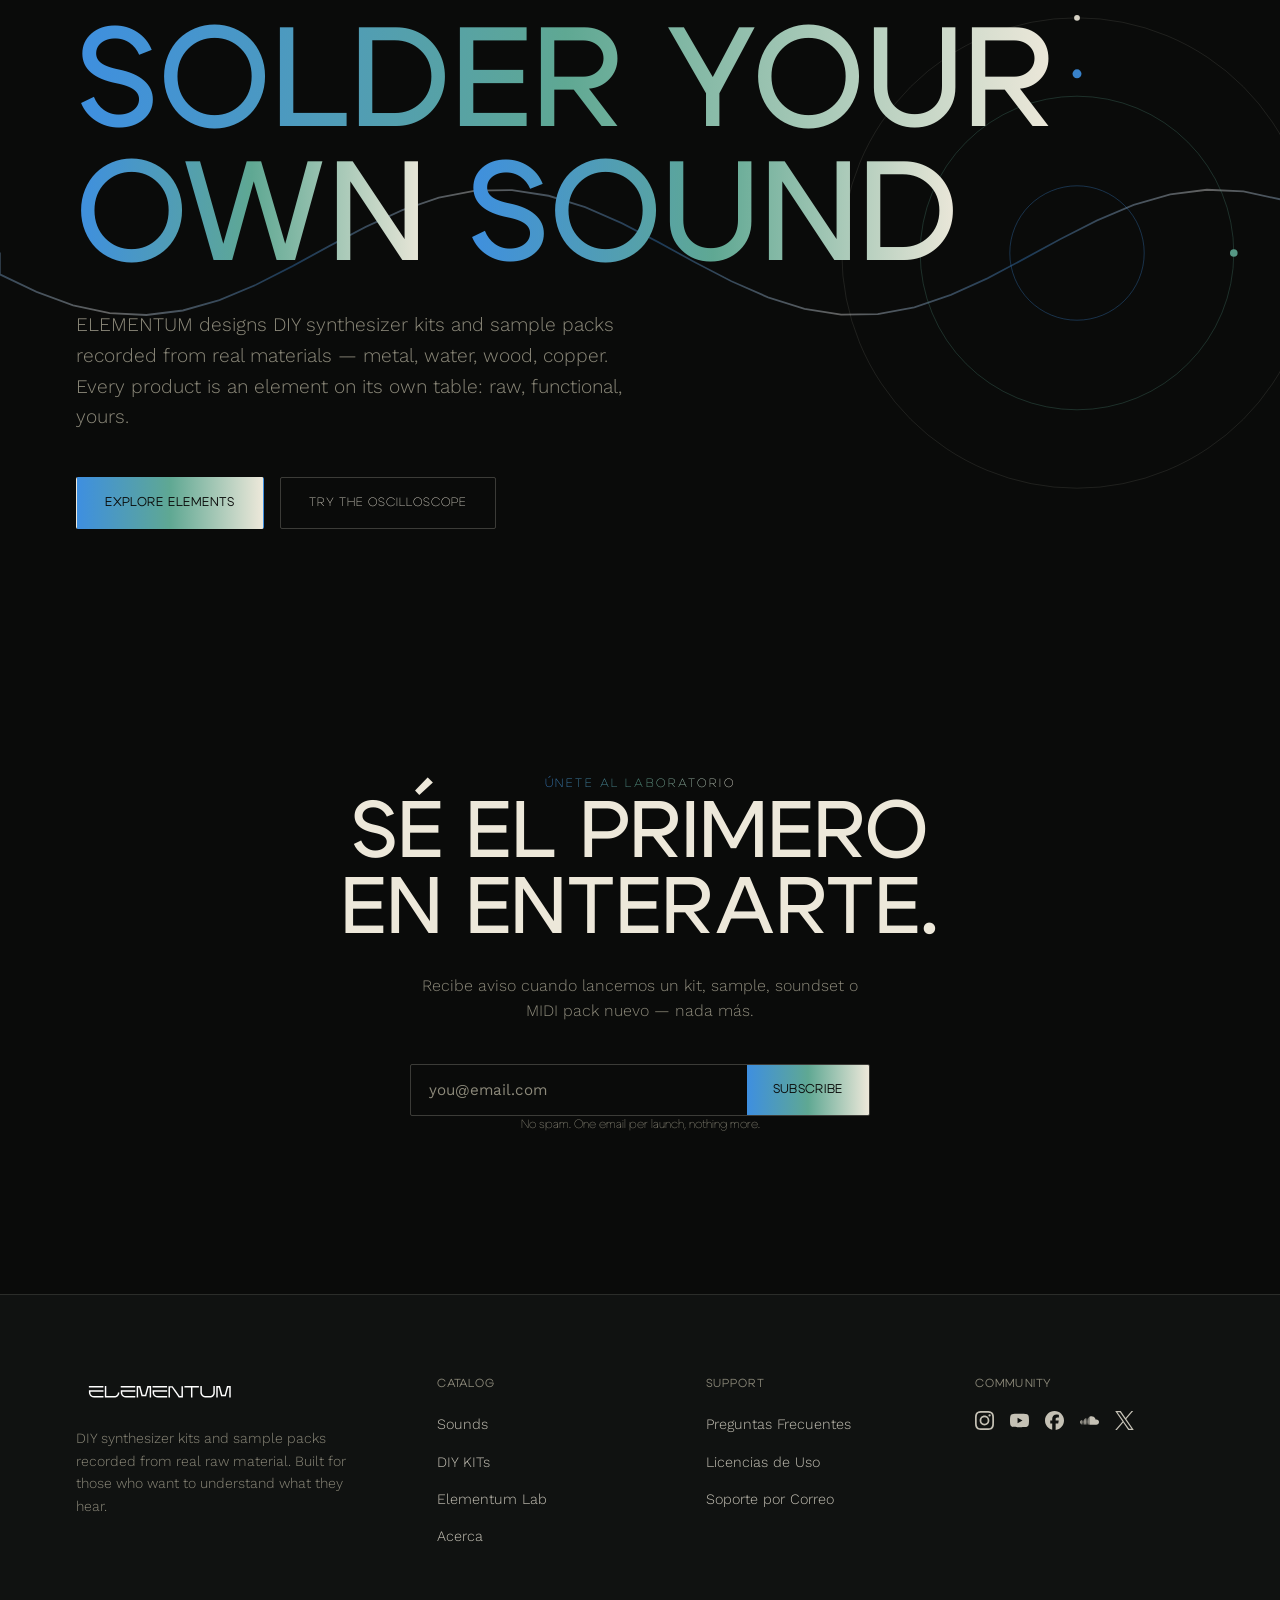
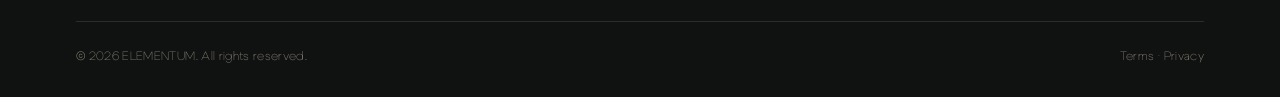
==== commit 97551b10: "Update footer brand description in index.html" ====
--- a/index.html
+++ b/index.html
@@ -211,7 +211,7 @@
     <div class="footer-grid">
       <div class="footer-brand">
         <a href="index.html#top" class="logo"><img src="assets/elementum-wordmark.svg" alt="ELEMENTUM" class="logo-svg"></a>
-        <p data-i18n="footer.brand_desc">Kits DIY de sintetizadores y sample packs grabados desde materia prima real. Construido para quien quiere entender lo que suena.</p>
+        <p data-i18n="footer.brand_desc">Samples y herramientas sonoras creadas con precisión. Para quienes buscan explorar nuevas posibilidades y desarrollar su propio sonido.</p>
       </div>
       <div class="footer-col">
         <h4 data-i18n="footer.col_catalog">Catálogo</h4>
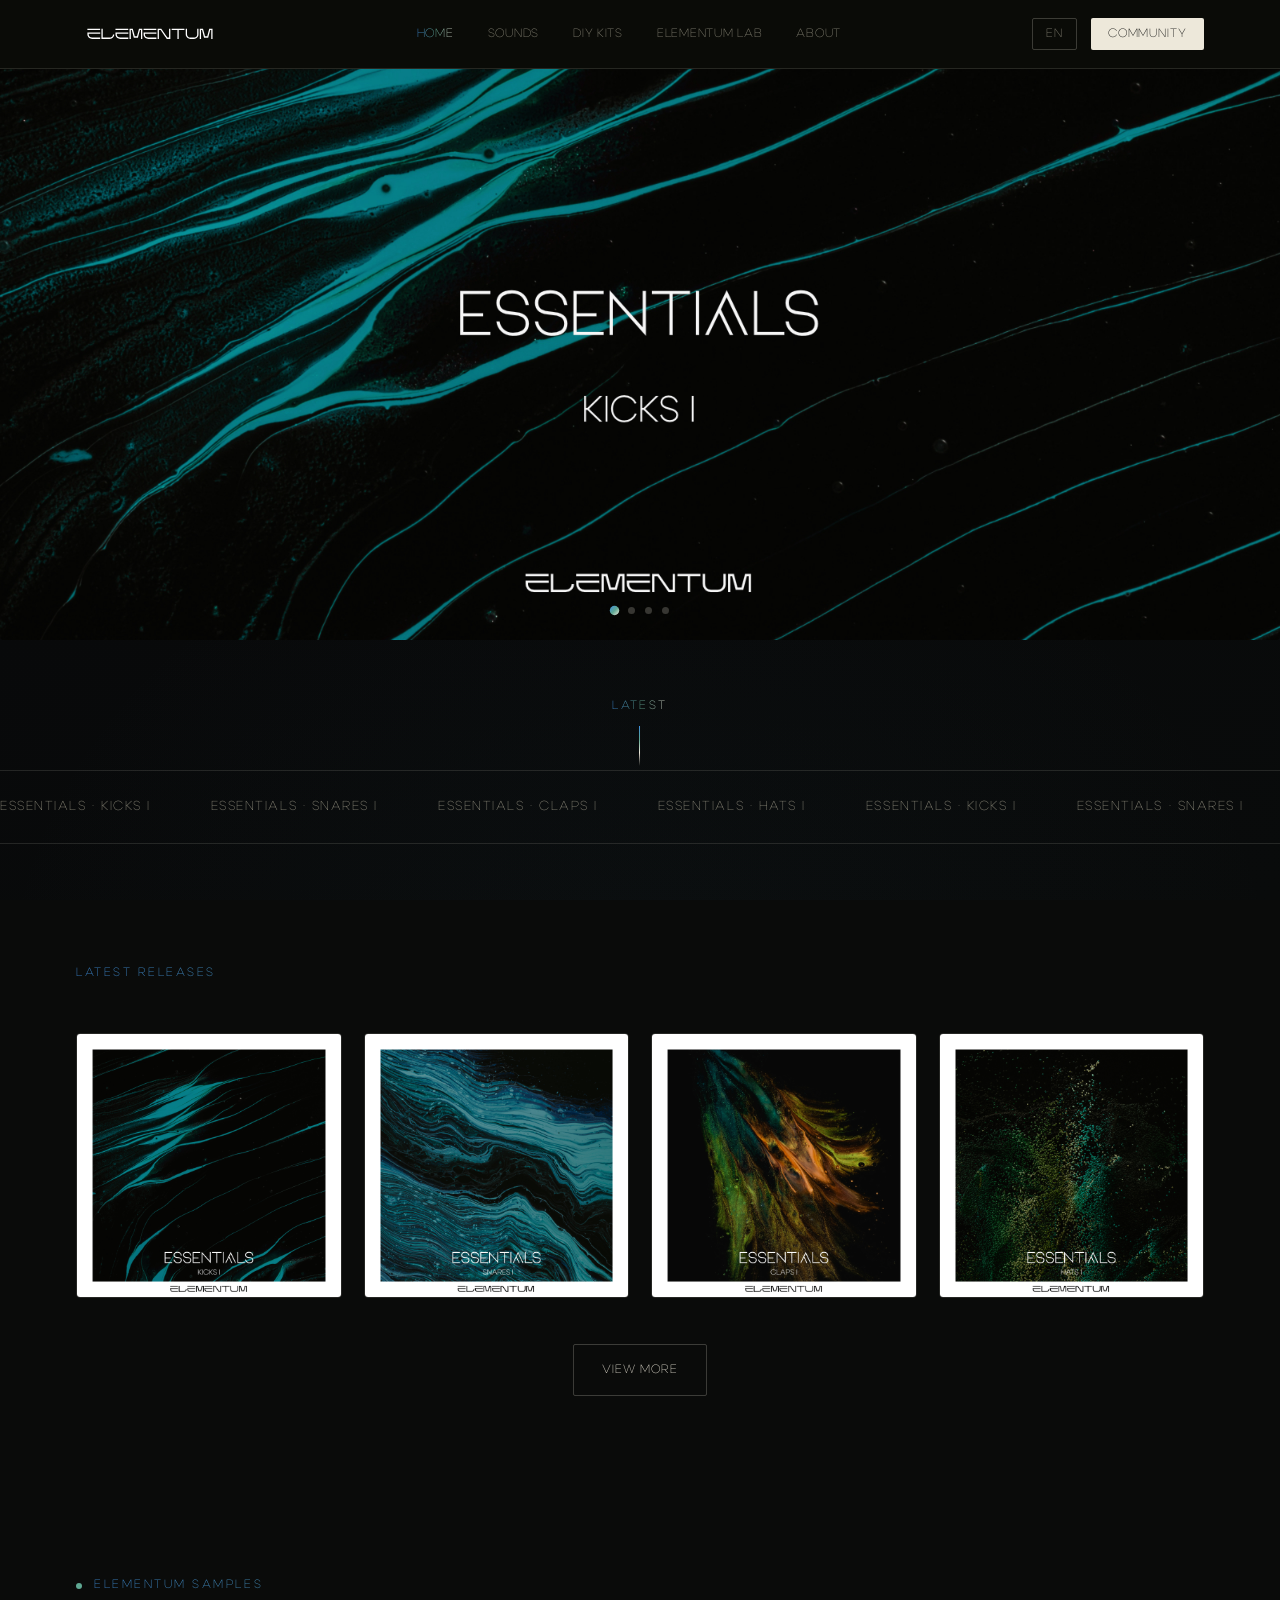
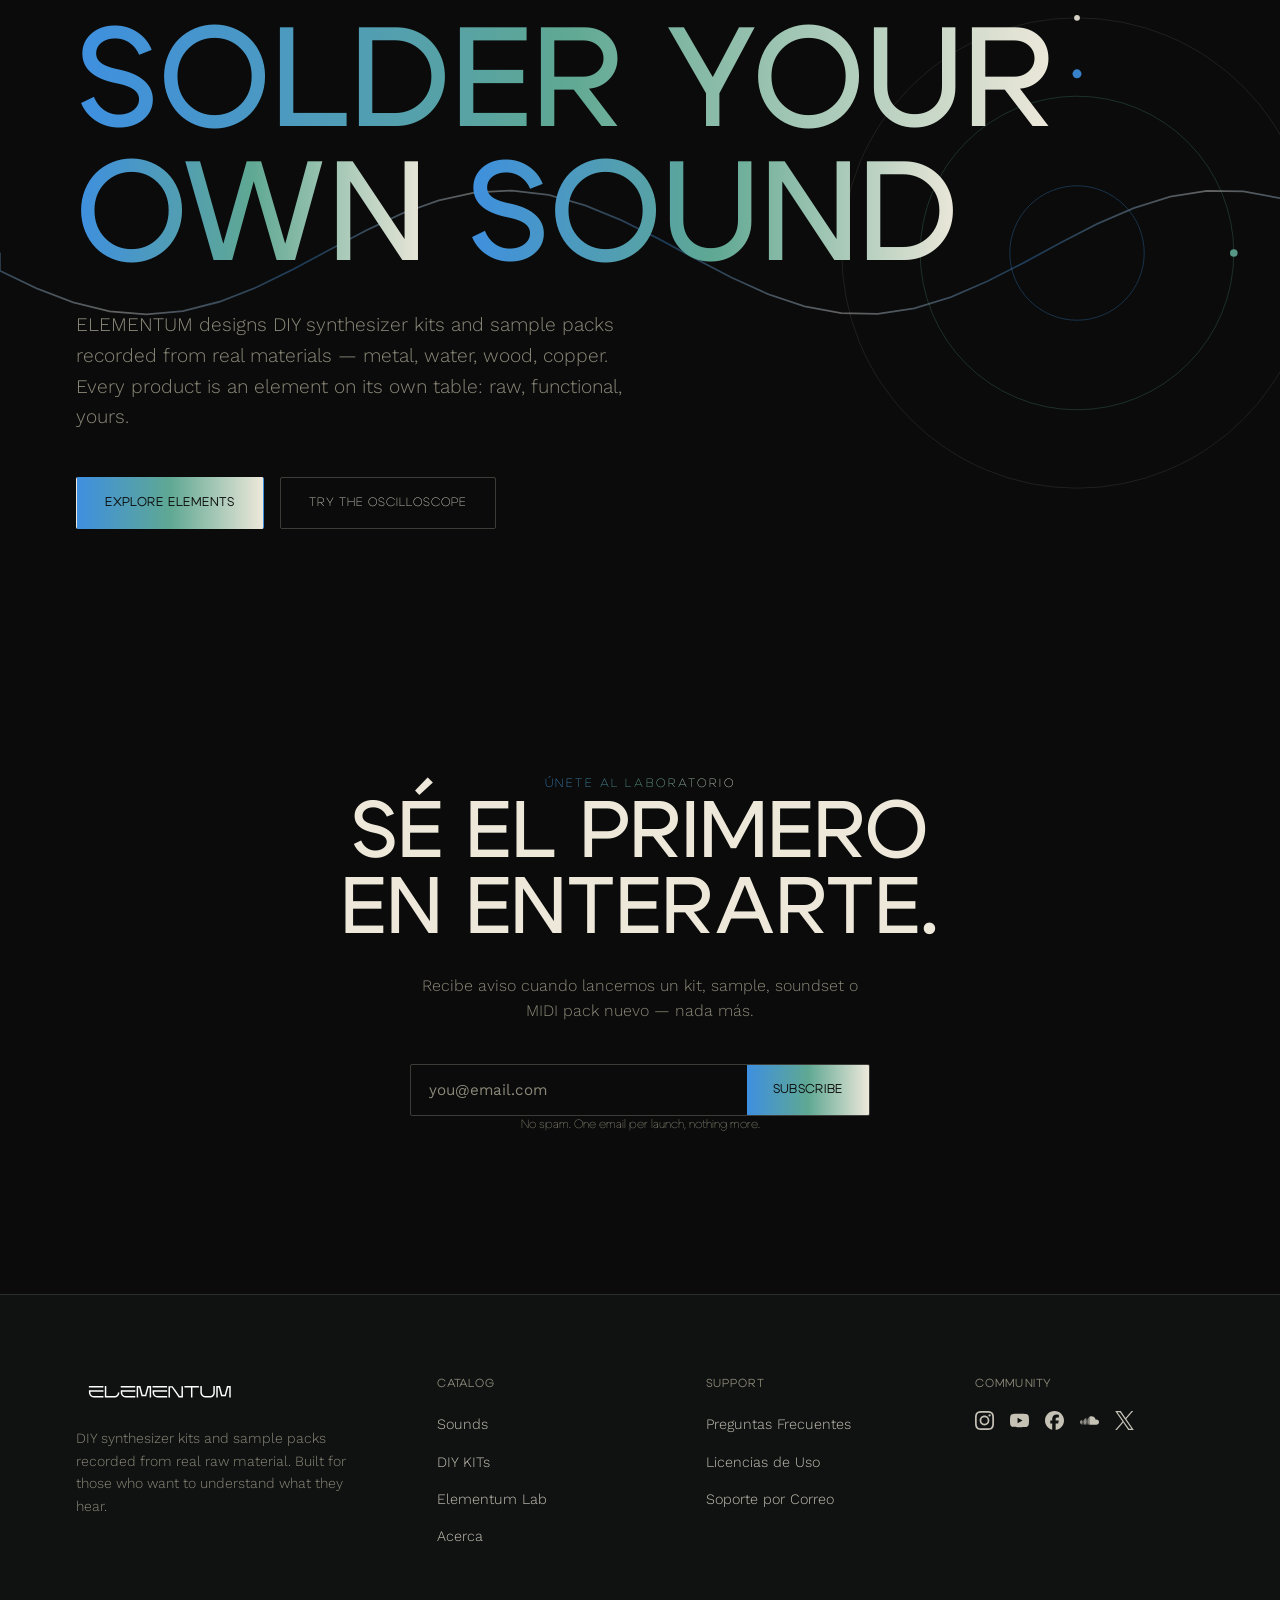
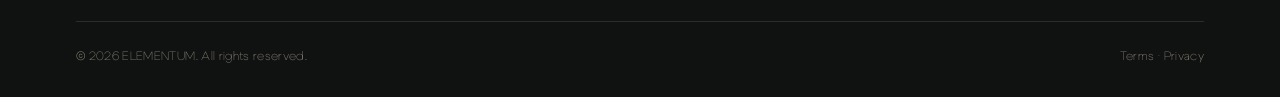
==== commit 7dbadd35: "Add files via upload" ====
--- a/index.html
+++ b/index.html
@@ -185,7 +185,7 @@
       <p class="hero-sub" data-i18n="home.sub">Una colección de sonidos para explorar nuevas ideas, romper lo predecible y construir algo que tenga tu propia identidad.</p>
       <div class="hero-actions">
         <a href="samples.html" class="btn btn-primary" data-i18n="home.cta_primary">Explorar Samples</a>
-        <a href="samples.html" class="btn btn-ghost" data-i18n="home.cta_secondary">Ver Catálogo</a>
+        <span class="btn btn-ghost nav-diy" tabindex="0"><span data-i18n="home.cta_secondary">DIY KITS</span><span class="diy-tooltip" data-i18n="nav.coming_soon">Coming Soon</span></span>
       </div>
     </div>
   </section>
--- a/style.css
+++ b/style.css
@@ -106,7 +106,8 @@
   .simple-page .wrap{ max-width:640px; }
   .simple-page .lab-logo{ max-width:520px; width:80%; margin:0 auto 44px; }
   .simple-page h1{
-    font-family:var(--display); font-size:clamp(1.8rem,4vw,2.6rem); margin-bottom:26px;
+    font-family:var(--display); font-weight:700; font-size:clamp(1.5rem,3.2vw,2.1rem);
+    text-transform:uppercase; letter-spacing:0.03em; margin-bottom:22px;
   }
   .simple-page .tagline{
     font-family:var(--display); font-weight:600; text-transform:none;
